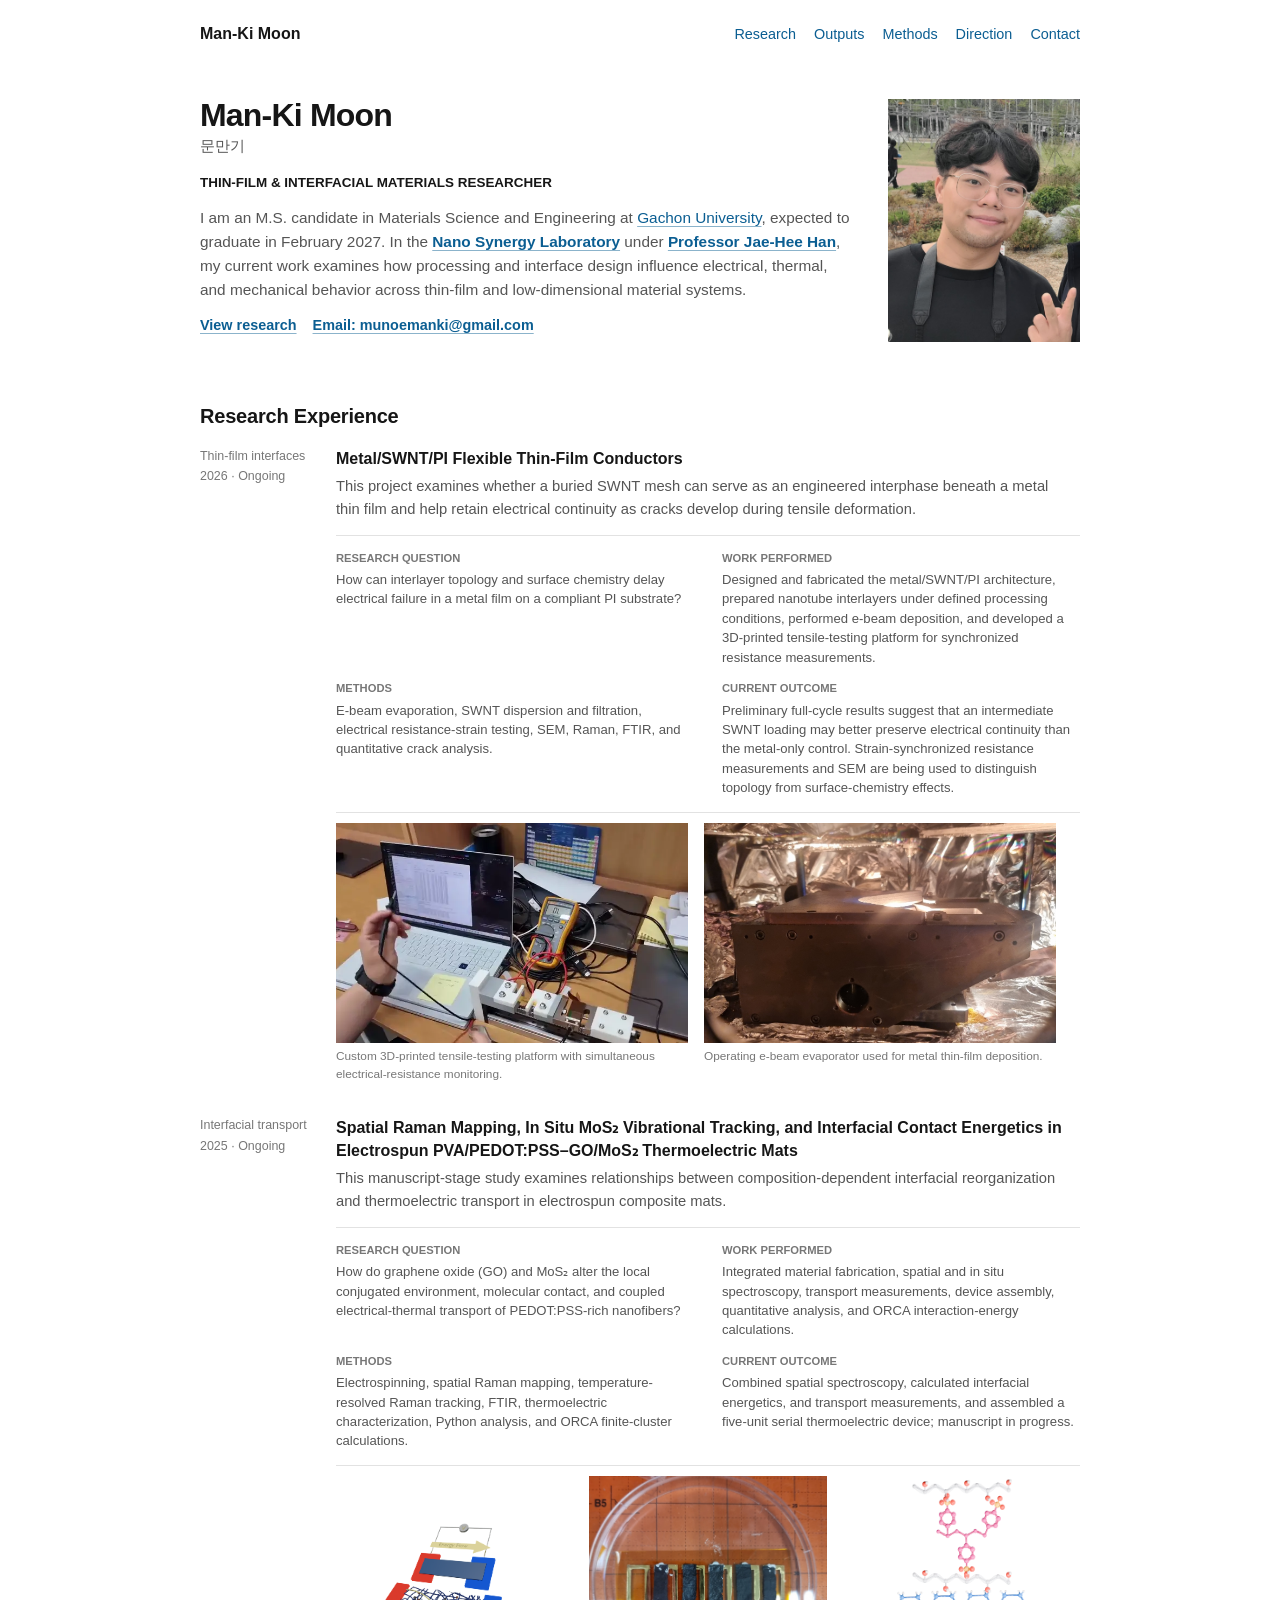
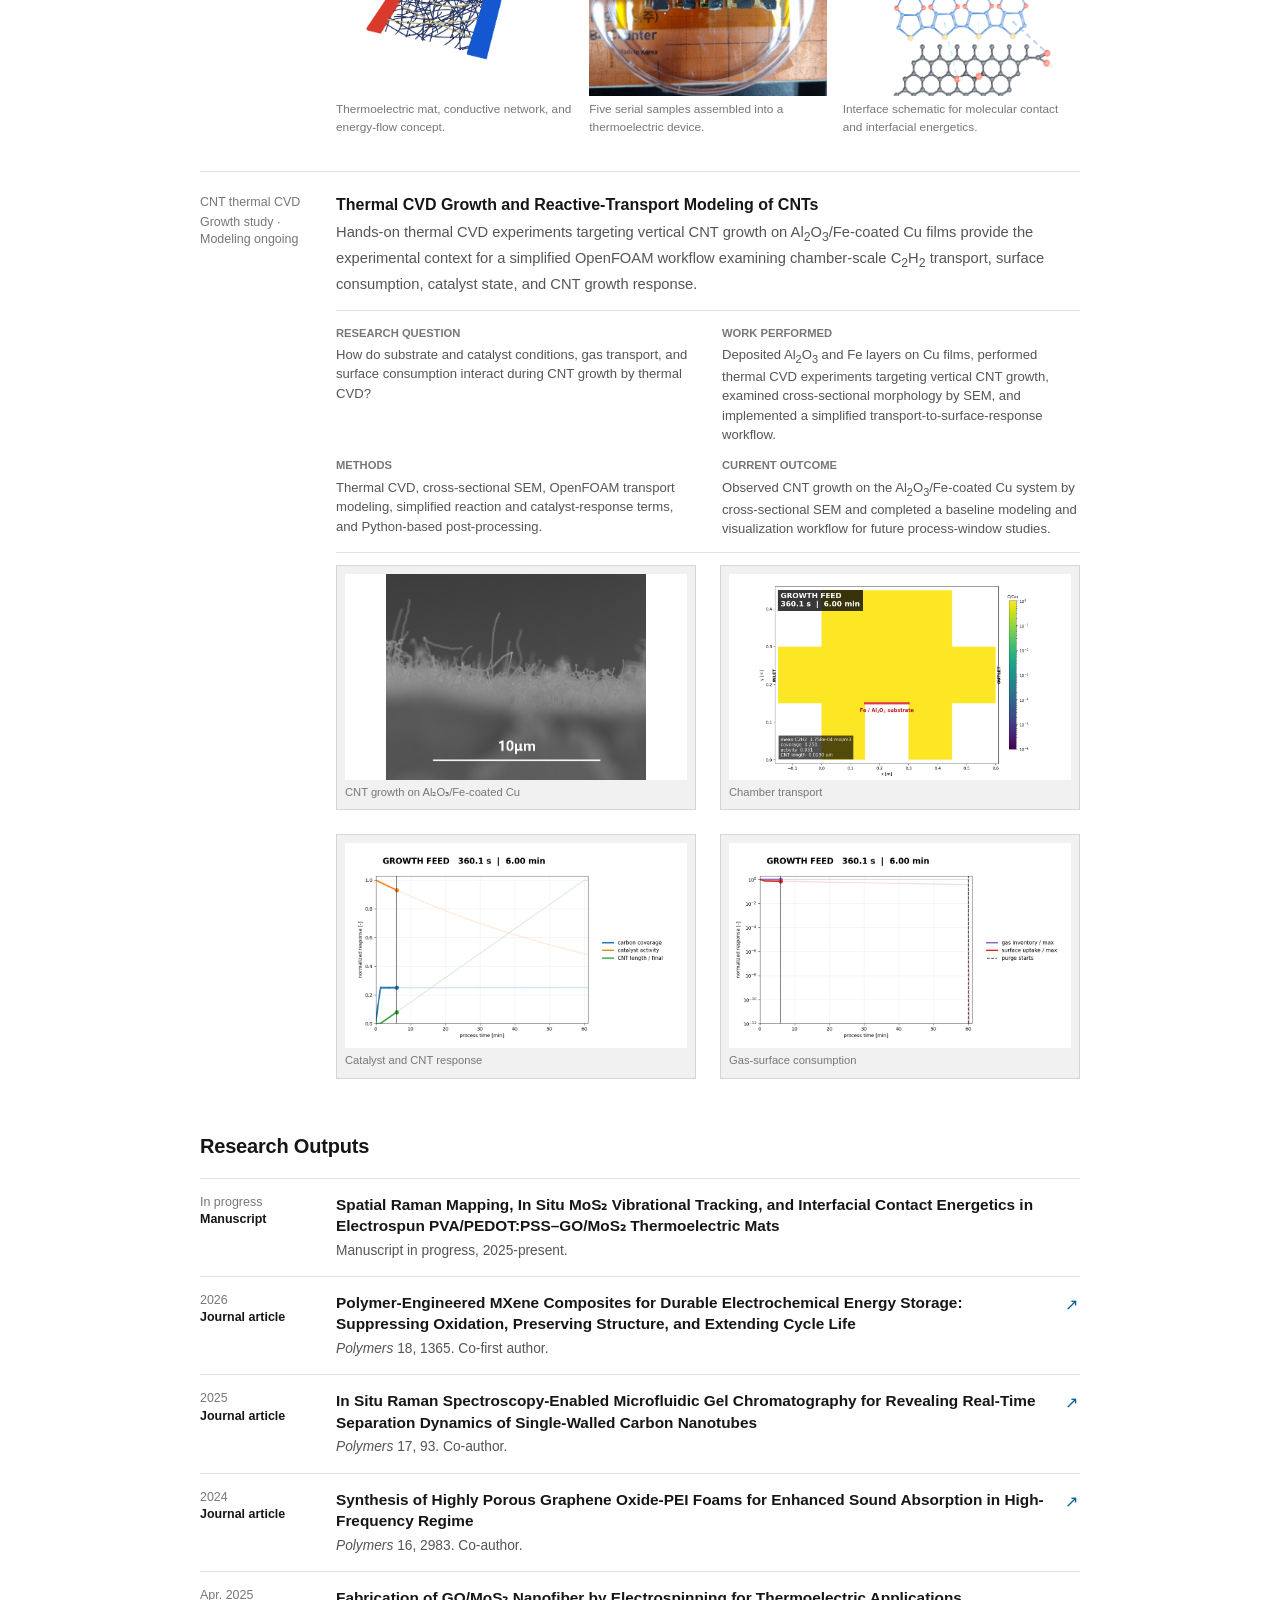
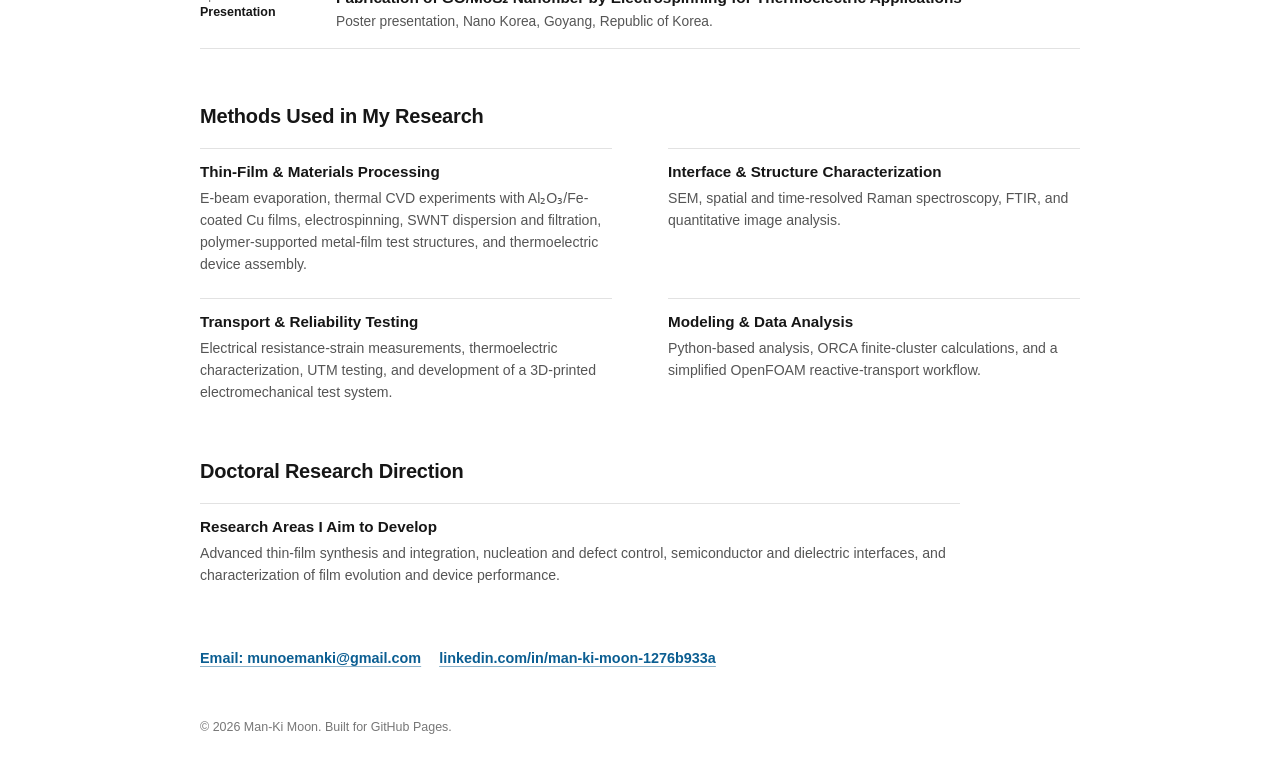
==== index.html @ dabc453c "Remove public CV download" ====
<!doctype html>
<html lang="en">
  <head>
    <meta charset="utf-8" />
    <meta name="viewport" content="width=device-width, initial-scale=1" />
    <meta
      name="description"
      content="Man-Ki Moon's research portfolio in thin-film growth, surface and interface engineering, electronic materials, and device-relevant reliability."
    />
    <meta name="author" content="Man-Ki Moon" />
    <meta property="og:title" content="Man-Ki Moon | Thin-Film and Interface Engineering" />
    <meta
      property="og:description"
      content="Research portfolio covering thin-film deposition, surface chemistry, interfacial reliability, CVD process modeling, and electronic materials."
    />
    <meta property="og:type" content="website" />
    <meta property="og:url" content="https://mankimoon.github.io/" />
    <title>Man-Ki Moon | Thin-Film and Interface Engineering</title>
    <link rel="icon" href="favicon.svg" type="image/svg+xml" />
    <link rel="stylesheet" href="styles.css" />
    <script type="application/ld+json">
      {
        "@context": "https://schema.org",
        "@type": "Person",
        "name": "Man-Ki Moon",
        "alternateName": "문만기",
        "email": "mailto:munoemanki@gmail.com",
        "url": "https://mankimoon.github.io/",
        "sameAs": ["https://github.com/mankimoon"],
        "knowsAbout": [
          "Thin-Film Deposition",
          "Surface and Interface Engineering",
          "Electronic Materials",
          "CVD Process Modeling",
          "Thin-Film Reliability"
        ]
      }
    </script>
  </head>
  <body>
    <a class="skip-link" href="#main">Skip to content</a>

    <nav class="site-nav" aria-label="Primary navigation">
      <a class="nav-brand" href="#top" aria-label="Man-Ki Moon home">
        <span class="brand-mark">MM</span>
        <span>Man-Ki Moon</span>
      </a>
      <div class="nav-links">
        <a href="#projects">Research</a>
        <a href="#outputs">Outputs</a>
        <a href="#capabilities">Methods</a>
        <a href="#direction">Direction</a>
        <a href="#contact">Contact</a>
      </div>
    </nav>

    <header class="hero" id="top">
      <div class="hero-content">
        <div class="hero-copy">
          <div class="hero-identity">
            <h1>Man-Ki Moon <span>문만기</span></h1>
            <img
              class="profile-photo"
              src="assets/profile.png"
              alt="Man-Ki Moon profile photo"
              width="877"
              height="1315"
            />
          </div>
          <p class="hero-role">Thin-Film &amp; Interfacial Materials Researcher</p>
          <p class="hero-lede">
            I am an M.S. candidate in Materials Science and Engineering at <a href="https://www.gachon.ac.kr/eng/index.do" target="_blank" rel="noreferrer">Gachon University</a>, expected to graduate in February 2027. In the <a href="https://app.notion.com/p/Nano-Synergy-Lab-3227ad8b828180ba8802da16f8564d9e?source=copy_link" target="_blank" rel="noreferrer"><strong>Nano Synergy Laboratory</strong></a> under <a href="https://app.notion.com/p/Prof-Jae-Hee-Han-3227ad8b828181ba8032c93e7a2eb5c2?source=copy_link" target="_blank" rel="noreferrer"><strong>Professor Jae-Hee Han</strong></a>, my current work examines how processing and interface design influence electrical, thermal, and mechanical behavior across thin-film and low-dimensional material systems.
          </p>
          <div class="hero-actions">
            <a class="primary-link" href="#projects">View research</a>
            <a class="secondary-link" href="mailto:munoemanki@gmail.com">Email: munoemanki@gmail.com</a>
          </div>
        </div>
      </div>
    </header>

    <main id="main">
      <section class="work section-band" id="projects" aria-labelledby="projects-title">
        <div class="section-inner">
          <div class="section-heading">
            <div>
              <h2 id="projects-title">Research Experience</h2>
            </div>
          </div>
          <div class="work-grid">
            <article class="work-card featured" data-tags="thin-film interface reliability">
              <div class="card-topline">
                <span>Thin-film interfaces</span>
                <span>2026 · Ongoing</span>
              </div>
              <h3>Metal/SWNT/PI Flexible Thin-Film Conductors</h3>
              <p class="project-summary">This project examines whether a buried SWNT mesh can serve as an engineered interphase beneath a metal thin film and help retain electrical continuity as cracks develop during tensile deformation.</p>
              <div class="project-details">
                <div class="project-detail">
                  <h4>Research question</h4>
                  <p>How can interlayer topology and surface chemistry delay electrical failure in a metal film on a compliant PI substrate?</p>
                </div>
                <div class="project-detail">
                  <h4>Work performed</h4>
                  <p>Designed and fabricated the metal/SWNT/PI architecture, prepared nanotube interlayers under defined processing conditions, performed e-beam deposition, and developed a 3D-printed tensile-testing platform for synchronized resistance measurements.</p>
                </div>
                <div class="project-detail">
                  <h4>Methods</h4>
                  <p>E-beam evaporation, SWNT dispersion and filtration, electrical resistance-strain testing, SEM, Raman, FTIR, and quantitative crack analysis.</p>
                </div>
                <div class="project-detail">
                  <h4>Current outcome</h4>
                  <p>Preliminary full-cycle results suggest that an intermediate SWNT loading may better preserve electrical continuity than the metal-only control. Strain-synchronized resistance measurements and SEM are being used to distinguish topology from surface-chemistry effects.</p>
                </div>
              </div>
              <div class="research-figures dual-figures">
                <figure class="research-figure utm-figure">
                  <img src="assets/research/utm/utm-tensile-test.webp" alt="Animated tensile testing of a flexible thin-film conductor" loading="eager" />
                  <figcaption>Custom 3D-printed tensile-testing platform with simultaneous electrical-resistance monitoring.</figcaption>
                </figure>
                <figure class="research-figure">
                  <img src="assets/research/ebeam-evaporator.png" alt="Operating e-beam evaporator during metal thin-film deposition" loading="lazy" />
                  <figcaption>Operating e-beam evaporator used for metal thin-film deposition.</figcaption>
                </figure>
              </div>
            </article>

            <article class="work-card" data-tags="thermoelectric 2D-materials ORCA">
              <div class="card-topline">
                <span>Interfacial transport</span>
                <span>2025 · Ongoing</span>
              </div>
              <h3>Spatial Raman Mapping, In Situ MoS₂ Vibrational Tracking, and Interfacial Contact Energetics in Electrospun PVA/PEDOT:PSS–GO/MoS₂ Thermoelectric Mats</h3>
              <p class="project-summary">This manuscript-stage study examines relationships between composition-dependent interfacial reorganization and thermoelectric transport in electrospun composite mats.</p>
              <div class="project-details">
                <div class="project-detail">
                  <h4>Research question</h4>
                  <p>How do graphene oxide (GO) and MoS₂ alter the local conjugated environment, molecular contact, and coupled electrical-thermal transport of PEDOT:PSS-rich nanofibers?</p>
                </div>
                <div class="project-detail">
                  <h4>Work performed</h4>
                  <p>Integrated material fabrication, spatial and in situ spectroscopy, transport measurements, device assembly, quantitative analysis, and ORCA interaction-energy calculations.</p>
                </div>
                <div class="project-detail">
                  <h4>Methods</h4>
                  <p>Electrospinning, spatial Raman mapping, temperature-resolved Raman tracking, FTIR, thermoelectric characterization, Python analysis, and ORCA finite-cluster calculations.</p>
                </div>
                <div class="project-detail">
                  <h4>Current outcome</h4>
                  <p>Combined spatial spectroscopy, calculated interfacial energetics, and transport measurements, and assembled a five-unit serial thermoelectric device; manuscript in progress.</p>
                </div>
              </div>
              <div class="research-figures dual-figures thermo-figures thermoelectric-figure">
                <figure class="research-figure">
                  <img src="assets/research/thermoelectric-interface.png" alt="Thermoelectric mat interface and energy-flow concept diagram" loading="lazy" />
                  <figcaption>Thermoelectric mat, conductive network, and energy-flow concept.</figcaption>
                </figure>
                <figure class="research-figure">
                  <img src="assets/research/thermoelectric-device.png" alt="Five serial thermoelectric samples assembled as a device" loading="lazy" />
                  <figcaption>Five serial samples assembled into a thermoelectric device.</figcaption>
                </figure>
                <figure class="research-figure">
                  <img src="assets/research/interface-schematic.png" alt="Molecular interface schematic for the thermoelectric composite system" loading="lazy" />
                  <figcaption>Interface schematic for molecular contact and interfacial energetics.</figcaption>
                </figure>
              </div>
            </article>

            <article class="work-card supporting-project" data-tags="CVD OpenFOAM process-modeling">
              <div class="card-topline">
                <span>CNT thermal CVD</span>
                <span>Growth study · Modeling ongoing</span>
              </div>
              <h3>Thermal CVD Growth and Reactive-Transport Modeling of CNTs</h3>
              <p class="project-summary">Hands-on thermal CVD experiments targeting vertical CNT growth on Al<sub>2</sub>O<sub>3</sub>/Fe-coated Cu films provide the experimental context for a simplified OpenFOAM workflow examining chamber-scale C<sub>2</sub>H<sub>2</sub> transport, surface consumption, catalyst state, and CNT growth response.</p>
              <div class="project-details">
                <div class="project-detail">
                  <h4>Research question</h4>
                  <p>How do substrate and catalyst conditions, gas transport, and surface consumption interact during CNT growth by thermal CVD?</p>
                </div>
                <div class="project-detail">
                  <h4>Work performed</h4>
                  <p>Deposited Al<sub>2</sub>O<sub>3</sub> and Fe layers on Cu films, performed thermal CVD experiments targeting vertical CNT growth, examined cross-sectional morphology by SEM, and implemented a simplified transport-to-surface-response workflow.</p>
                </div>
                <div class="project-detail">
                  <h4>Methods</h4>
                  <p>Thermal CVD, cross-sectional SEM, OpenFOAM transport modeling, simplified reaction and catalyst-response terms, and Python-based post-processing.</p>
                </div>
                <div class="project-detail">
                  <h4>Current outcome</h4>
                  <p>Observed CNT growth on the Al<sub>2</sub>O<sub>3</sub>/Fe-coated Cu system by cross-sectional SEM and completed a baseline modeling and visualization workflow for future process-window studies.</p>
                </div>
              </div>
              <div class="simulation-gallery" aria-label="CNT growth and OpenFOAM CVD outputs">
                <figure><img src="assets/research/cvd/cnt-on-cu-thermal-cvd-sem.png" alt="Cross-sectional SEM image of CNTs grown from aluminum oxide and iron coated copper by thermal CVD" loading="lazy" /><figcaption>CNT growth on Al₂O₃/Fe-coated Cu</figcaption></figure>
                <figure><img src="assets/research/cvd/01-chamber-c2h2.gif" alt="Acetylene transport in the CVD chamber" loading="lazy" /><figcaption>Chamber transport</figcaption></figure>
                <figure><img src="assets/research/cvd/02-catalyst-cnt-response.gif" alt="Catalyst activity and CNT response during CVD" loading="lazy" /><figcaption>Catalyst and CNT response</figcaption></figure>
                <figure><img src="assets/research/cvd/03-gas-surface-consumption.gif" alt="Gas inventory and surface consumption during CVD" loading="lazy" /><figcaption>Gas-surface consumption</figcaption></figure>
              </div>
            </article>
          </div>
        </div>
      </section>

      <section class="outputs section-band" id="outputs" aria-labelledby="outputs-title">
        <div class="section-inner">
          <div class="section-heading">
            <div>
              <h2 id="outputs-title">Research Outputs</h2>
            </div>
          </div>

          <div class="output-list">
            <article class="output-item">
              <div class="output-meta"><span>In progress</span><strong>Manuscript</strong></div>
              <div>
                <h3>Spatial Raman Mapping, In Situ MoS₂ Vibrational Tracking, and Interfacial Contact Energetics in Electrospun PVA/PEDOT:PSS–GO/MoS₂ Thermoelectric Mats</h3>
                <p>Manuscript in progress, 2025-present.</p>
              </div>
            </article>

            <a class="output-item output-link" href="https://doi.org/10.3390/polym18111365" target="_blank" rel="noreferrer">
              <div class="output-meta"><span>2026</span><strong>Journal article</strong></div>
              <div>
                <h3>Polymer-Engineered MXene Composites for Durable Electrochemical Energy Storage: Suppressing Oxidation, Preserving Structure, and Extending Cycle Life</h3>
                <p><em>Polymers</em> 18, 1365. Co-first author.</p>
              </div>
              <span class="output-arrow" aria-hidden="true">↗</span>
            </a>

            <a class="output-item output-link" href="https://doi.org/10.3390/polym17010093" target="_blank" rel="noreferrer">
              <div class="output-meta"><span>2025</span><strong>Journal article</strong></div>
              <div>
                <h3>In Situ Raman Spectroscopy-Enabled Microfluidic Gel Chromatography for Revealing Real-Time Separation Dynamics of Single-Walled Carbon Nanotubes</h3>
                <p><em>Polymers</em> 17, 93. Co-author.</p>
              </div>
              <span class="output-arrow" aria-hidden="true">↗</span>
            </a>

            <a class="output-item output-link" href="https://doi.org/10.3390/polym16212983" target="_blank" rel="noreferrer">
              <div class="output-meta"><span>2024</span><strong>Journal article</strong></div>
              <div>
                <h3>Synthesis of Highly Porous Graphene Oxide-PEI Foams for Enhanced Sound Absorption in High-Frequency Regime</h3>
                <p><em>Polymers</em> 16, 2983. Co-author.</p>
              </div>
              <span class="output-arrow" aria-hidden="true">↗</span>
            </a>

            <article class="output-item">
              <div class="output-meta"><span>Apr. 2025</span><strong>Presentation</strong></div>
              <div>
                <h3>Fabrication of GO/MoS₂ Nanofiber by Electrospinning for Thermoelectric Applications</h3>
                <p>Poster presentation, Nano Korea, Goyang, Republic of Korea.</p>
              </div>
            </article>
          </div>
        </div>
      </section>

      <section class="capabilities section-band" id="capabilities" aria-labelledby="capabilities-title">
        <div class="section-inner">
          <div class="section-heading">
            <div>
              <h2 id="capabilities-title">Methods Used in My Research</h2>
            </div>
          </div>

          <div class="capability-grid">
            <article class="capability-group">
              <h3>Thin-Film &amp; Materials Processing</h3>
              <p>E-beam evaporation, thermal CVD experiments with Al₂O₃/Fe-coated Cu films, electrospinning, SWNT dispersion and filtration, polymer-supported metal-film test structures, and thermoelectric device assembly.</p>
            </article>
            <article class="capability-group">
              <h3>Interface &amp; Structure Characterization</h3>
              <p>SEM, spatial and time-resolved Raman spectroscopy, FTIR, and quantitative image analysis.</p>
            </article>
            <article class="capability-group">
              <h3>Transport &amp; Reliability Testing</h3>
              <p>Electrical resistance-strain measurements, thermoelectric characterization, UTM testing, and development of a 3D-printed electromechanical test system.</p>
            </article>
            <article class="capability-group">
              <h3>Modeling &amp; Data Analysis</h3>
              <p>Python-based analysis, ORCA finite-cluster calculations, and a simplified OpenFOAM reactive-transport workflow.</p>
            </article>
          </div>
        </div>
      </section>

      <section class="direction section-band" id="direction" aria-labelledby="direction-title">
        <div class="section-inner">
          <div class="section-heading">
            <div>
              <h2 id="direction-title">Doctoral Research Direction</h2>
            </div>
          </div>
          <div class="direction-grid">
            <article>
              <h3>Research Areas I Aim to Develop</h3>
              <p>Advanced thin-film synthesis and integration, nucleation and defect control, semiconductor and dielectric interfaces, and characterization of film evolution and device performance.</p>
            </article>
          </div>
        </div>
      </section>

      <section class="contact section-band" id="contact" aria-label="Contact">
        <div class="section-inner">
          <div class="contact-panel">
            <a href="mailto:munoemanki@gmail.com">Email: munoemanki@gmail.com</a>
            <a href="https://www.linkedin.com/in/man-ki-moon-1276b933a" target="_blank" rel="noreferrer">linkedin.com/in/man-ki-moon-1276b933a</a>
          </div>
        </div>
      </section>
    </main>

    <footer class="site-footer">
      <div class="footer-inner">
        <p>© <span id="current-year">2026</span> Man-Ki Moon. Built for GitHub Pages.</p>
      </div>
    </footer>

    <dialog class="video-dialog" aria-labelledby="video-dialog-title">
      <div class="video-dialog-header">
        <p id="video-dialog-title">Research Video</p>
        <button class="video-dialog-close" type="button" aria-label="Close video">Close</button>
      </div>
      <video class="video-dialog-player" controls playsinline></video>
    </dialog>

    <script src="script.js"></script>
  </body>
</html>
---- styles.css ----
:root { color-scheme: light; --ink: #161616; --muted: #555; --quiet: #777; --link: #0b5e92; --paper: #fff; --line: #e2e2e2; --max-width: 880px; }
* { box-sizing: border-box; }
html { scroll-behavior: smooth; }
body { margin: 0; background: var(--paper); color: var(--ink); font-family: Arial, Helvetica, "Apple SD Gothic Neo", "Noto Sans KR", sans-serif; font-size: 16px; line-height: 1.55; -webkit-font-smoothing: antialiased; }
a { color: var(--link); text-decoration: underline; text-decoration-color: #8bb3cb; text-underline-offset: 3px; }
a:hover, a:focus-visible { color: var(--ink); text-decoration-color: var(--ink); }
button, input, textarea, select { font: inherit; }
.skip-link { position: fixed; top: 12px; left: 12px; z-index: 10; transform: translateY(-160%); background: #111; color: #fff; padding: 8px 12px; }
.skip-link:focus { transform: translateY(0); }
.site-nav, .hero-content, .section-inner, .footer-inner { width: min(var(--max-width), calc(100% - 48px)); margin: 0 auto; }
.site-nav { display: flex; align-items: center; justify-content: space-between; gap: 24px; padding: 22px 0; }
.nav-brand { color: var(--ink); font-weight: 600; text-decoration: none; }
.brand-mark { display: none; }
.nav-links { display: flex; flex-wrap: wrap; gap: 18px; color: var(--muted); font-size: .9rem; }
.nav-links a { text-decoration: none; }
.nav-links a:hover, .nav-links a:focus-visible { color: var(--ink); text-decoration: underline; }
.hero-content { padding: 30px 0 38px; }
.hero-copy { position: relative; min-height: 162px; padding-right: 164px; }
.hero h1 { margin: 0; font-size: 2rem; font-weight: 600; letter-spacing: -.025em; line-height: 1.05; }
.hero h1 span { display: block; margin-top: 6px; color: var(--muted); font-size: .95rem; font-weight: 400; letter-spacing: 0; }
.profile-photo { position: absolute; top: 0; right: 0; width: 192px; height: 243px; object-fit: cover; object-position: center 56%; }
.hero-role { margin: 19px 0 0; color: var(--ink); font-size: .84rem; font-weight: 600; text-transform: uppercase; }
.hero-lede { max-width: 650px; margin: 12px 0 0; color: var(--muted); font-size: .96rem; }
.hero-actions { display: flex; flex-wrap: wrap; gap: 8px 16px; margin-top: 13px; }
.primary-link, .secondary-link, .text-link, .card-links a, .contact-panel a { color: var(--link); font-size: .9rem; font-weight: 600; }
.section-band { padding: 26px 0; }
.section-heading { margin-bottom: 16px; }
.section-heading h2 { margin: 0; font-size: 1.25rem; font-weight: 600; letter-spacing: -.01em; }
.section-kicker { margin: 0 0 3px; color: var(--quiet); font-size: .76rem; font-weight: 600; letter-spacing: .06em; text-transform: uppercase; }
.output-list { display: grid; }
.output-item { position: relative; display: grid; grid-template-columns: 118px minmax(0, 1fr); gap: 18px; padding: 15px 0; border-top: 1px solid var(--line); color: var(--ink); text-decoration: none; }
.output-item:last-child { border-bottom: 1px solid var(--line); }
.output-meta { color: var(--quiet); font-size: .78rem; line-height: 1.4; }
.output-meta span, .output-meta strong { display: block; }
.output-meta strong { color: var(--ink); font-weight: 600; }
.output-item h3 { margin: 0 28px 3px 0; font-size: .96rem; font-weight: 600; line-height: 1.4; }
.output-item p { margin: 0; color: var(--muted); font-size: .86rem; }
.output-link:hover h3, .output-link:focus-visible h3 { color: var(--link); }
.output-arrow { position: absolute; top: 16px; right: 2px; color: var(--link); font-size: 1rem; }
.capability-grid { display: grid; grid-template-columns: repeat(2, minmax(0, 1fr)); column-gap: 56px; row-gap: 22px; }
.capability-group { min-width: 0; padding-top: 11px; border-top: 1px solid var(--line); }
.capability-group h3 { margin: 0 0 5px; font-size: .95rem; font-weight: 600; }
.capability-group p { margin: 0; color: var(--muted); font-size: .88rem; }
.work-grid { display: grid; gap: 34px; }
.work-card, .work-card.featured { display: grid; grid-template-columns: 118px minmax(0, 1fr); column-gap: 18px; padding: 0; background: transparent; }
.card-topline { grid-column: 1; grid-row: 1 / span 8; color: var(--quiet); font-size: .78rem; line-height: 1.4; }
.card-topline span { display: block; }
.card-topline span + span { margin-top: 3px; }
.work-card h3, .work-card.featured h3 { grid-column: 2; margin: 0 0 5px; font-size: 1rem; font-weight: 600; line-height: 1.4; }
.work-card p, .video-embed, .research-figures, .card-links, .project-details { grid-column: 2; }
.work-card p { margin: 0; color: var(--muted); font-size: .92rem; }
.project-summary { max-width: 720px; }
.project-details { display: grid; grid-template-columns: repeat(2, minmax(0, 1fr)); gap: 13px 28px; margin-top: 14px; padding: 14px 0; border-top: 1px solid var(--line); border-bottom: 1px solid var(--line); }
.project-detail { min-width: 0; }
.project-detail h4 { margin: 0 0 3px; color: var(--quiet); font-size: .7rem; font-weight: 600; text-transform: uppercase; }
.project-detail p { color: var(--muted); font-size: .82rem; line-height: 1.48; }
.supporting-project { padding-top: 22px !important; border-top: 1px solid var(--line); }
.video-embed { position: relative; width: min(100%, 410px); margin: 10px 0 0; overflow: hidden; aspect-ratio: 16 / 9; background: #000; }
.video-embed iframe, .video-embed video { position: absolute; inset: 0; width: 100%; height: 100%; border: 0; }
.research-figures { display: grid; width: min(100%, 480px); gap: 13px; margin-top: 10px; }
.dual-figures { grid-template-columns: repeat(2, minmax(0, 1fr)); width: min(100%, 720px); gap: 16px; }
.thermo-figures { grid-template-columns: repeat(3, minmax(0, 1fr)); width: 100%; max-width: none; }
.research-figures.thermoelectric-figure { width: 100%; max-width: none; }
.research-figure { width: 100%; margin: 0; }
.research-figure img, .research-figure video { display: block; width: 100%; height: auto; background: #fff; }
.research-figure video { max-height: 540px; object-fit: contain; background: #000; }
.dual-figures .research-figure video, .dual-figures .research-figure img { height: 220px; object-fit: cover; }
.utm-figure { width: 100%; }
.research-figure figcaption { margin-top: 4px; color: var(--quiet); font-size: .74rem; }
.project-subtopic { display: grid; grid-column: 2; gap: 4px; width: min(100%, 680px); margin-top: 15px; padding: 10px 12px; border-left: 2px solid var(--link); background: rgba(11, 94, 146, .05); }
.project-subtopic strong { font-size: .82rem; }
.project-subtopic span { color: var(--muted); font-size: .84rem; }
.simulation-gallery { display: grid; grid-column: 2; grid-template-columns: repeat(2, minmax(0, 1fr)); column-gap: 24px; row-gap: 24px; width: 100%; min-width: 0; max-width: 100%; margin-top: 12px; overflow: hidden; }
.simulation-gallery figure { display: block; min-width: 0; width: 100%; max-width: 100%; margin: 0; padding: 8px; overflow: hidden; background: #f1f1f1; border: 1px solid #d6d6d6; }
.simulation-gallery img { display: block; width: 100%; max-width: 100%; min-width: 0; aspect-ratio: 5 / 3; height: auto; object-fit: contain; background: #fff; }
.thermoelectric-figure { width: min(100%, 480px); }
.simulation-gallery figcaption { margin-top: 4px; color: var(--quiet); font-size: .7rem; }
.card-links { display: flex; flex-wrap: wrap; gap: 12px; margin-top: 7px; }
.card-links a { color: var(--link); font-size: .84rem; font-weight: 400; }
.direction-grid { display: grid; grid-template-columns: minmax(0, 1fr); max-width: 760px; }
.direction-grid article { min-width: 0; padding-top: 11px; border-top: 1px solid var(--line); }
.direction-grid h3 { margin: 0 0 5px; font-size: .95rem; font-weight: 600; }
.direction-grid p { margin: 0; color: var(--muted); font-size: .88rem; }
.contact { padding-top: 34px; }
.contact-panel { display: flex; flex-wrap: wrap; gap: 8px 18px; }
.contact-panel a { font-size: .9rem; }
.site-footer { padding: 23px 0 30px; color: var(--quiet); font-size: .78rem; }
.footer-inner p { margin: 0; }
.video-dialog { width: min(92vw, 720px); max-width: none; margin: auto; padding: 14px; border: 1px solid #222; background: #fff; }
.video-dialog::backdrop { background: rgba(0, 0, 0, .72); }
.video-dialog-header { display: flex; align-items: center; justify-content: space-between; gap: 20px; margin-bottom: 10px; }
.video-dialog-header p { margin: 0; font-size: .9rem; font-weight: 600; }
.video-dialog-close { padding: 0; border: 0; background: transparent; color: var(--ink); cursor: pointer; font-size: .8rem; text-decoration: underline; text-underline-offset: 3px; }
.video-dialog-player { display: block; width: 100%; max-height: 76svh; background: #000; }
.is-hidden { display: none; }
:focus-visible { outline: 2px solid #111; outline-offset: 3px; }
@media (max-width: 620px) {
  .site-nav, .hero-content, .section-inner, .footer-inner { width: min(var(--max-width), calc(100% - 32px)); }
  .site-nav { align-items: flex-start; flex-direction: column; gap: 10px; padding: 18px 0; }
  .nav-links { gap: 14px; }
  .hero-content { padding: 24px 0 30px; }
  .hero-copy { min-height: 0; padding-right: 0; }
  .hero-identity { display: flex; flex-direction: column; }
  .profile-photo { position: static; order: -1; width: 150px; height: 189px; margin-bottom: 18px; }
  .hero h1 { font-size: 1.75rem; }
  .section-band { padding: 22px 0; }
  .work-card, .work-card.featured { grid-template-columns: 1fr; gap: 0; }
  .output-item { grid-template-columns: 1fr; gap: 5px; }
  .output-meta { display: flex; justify-content: space-between; padding-right: 28px; }
  .output-meta span, .output-meta strong { display: inline; }
  .capability-grid { grid-template-columns: 1fr; row-gap: 17px; }
  .utm-figure { width: 100%; }
  .project-subtopic, .simulation-gallery, .project-details { grid-column: 1; }
  .project-details, .direction-grid { grid-template-columns: 1fr; }
  .simulation-gallery { grid-template-columns: 1fr; }
  .dual-figures { grid-template-columns: 1fr; }
  .thermo-figures { grid-template-columns: 1fr; }
  .work-card h3, .work-card.featured h3, .work-card p, .video-embed, .research-figures, .card-links { grid-column: 1; }
  .card-topline { grid-column: 1; grid-row: auto; display: flex; justify-content: space-between; margin-bottom: 5px; }
  .card-topline span + span { margin-top: 0; }
}
@media (max-width: 980px) and (min-width: 621px) {
  .simulation-gallery { column-gap: 12px; }
  .simulation-gallery figure { padding: 5px; }
  .simulation-gallery figcaption { overflow-wrap: anywhere; }
}
@media (prefers-reduced-motion: reduce) { html { scroll-behavior: auto; } }
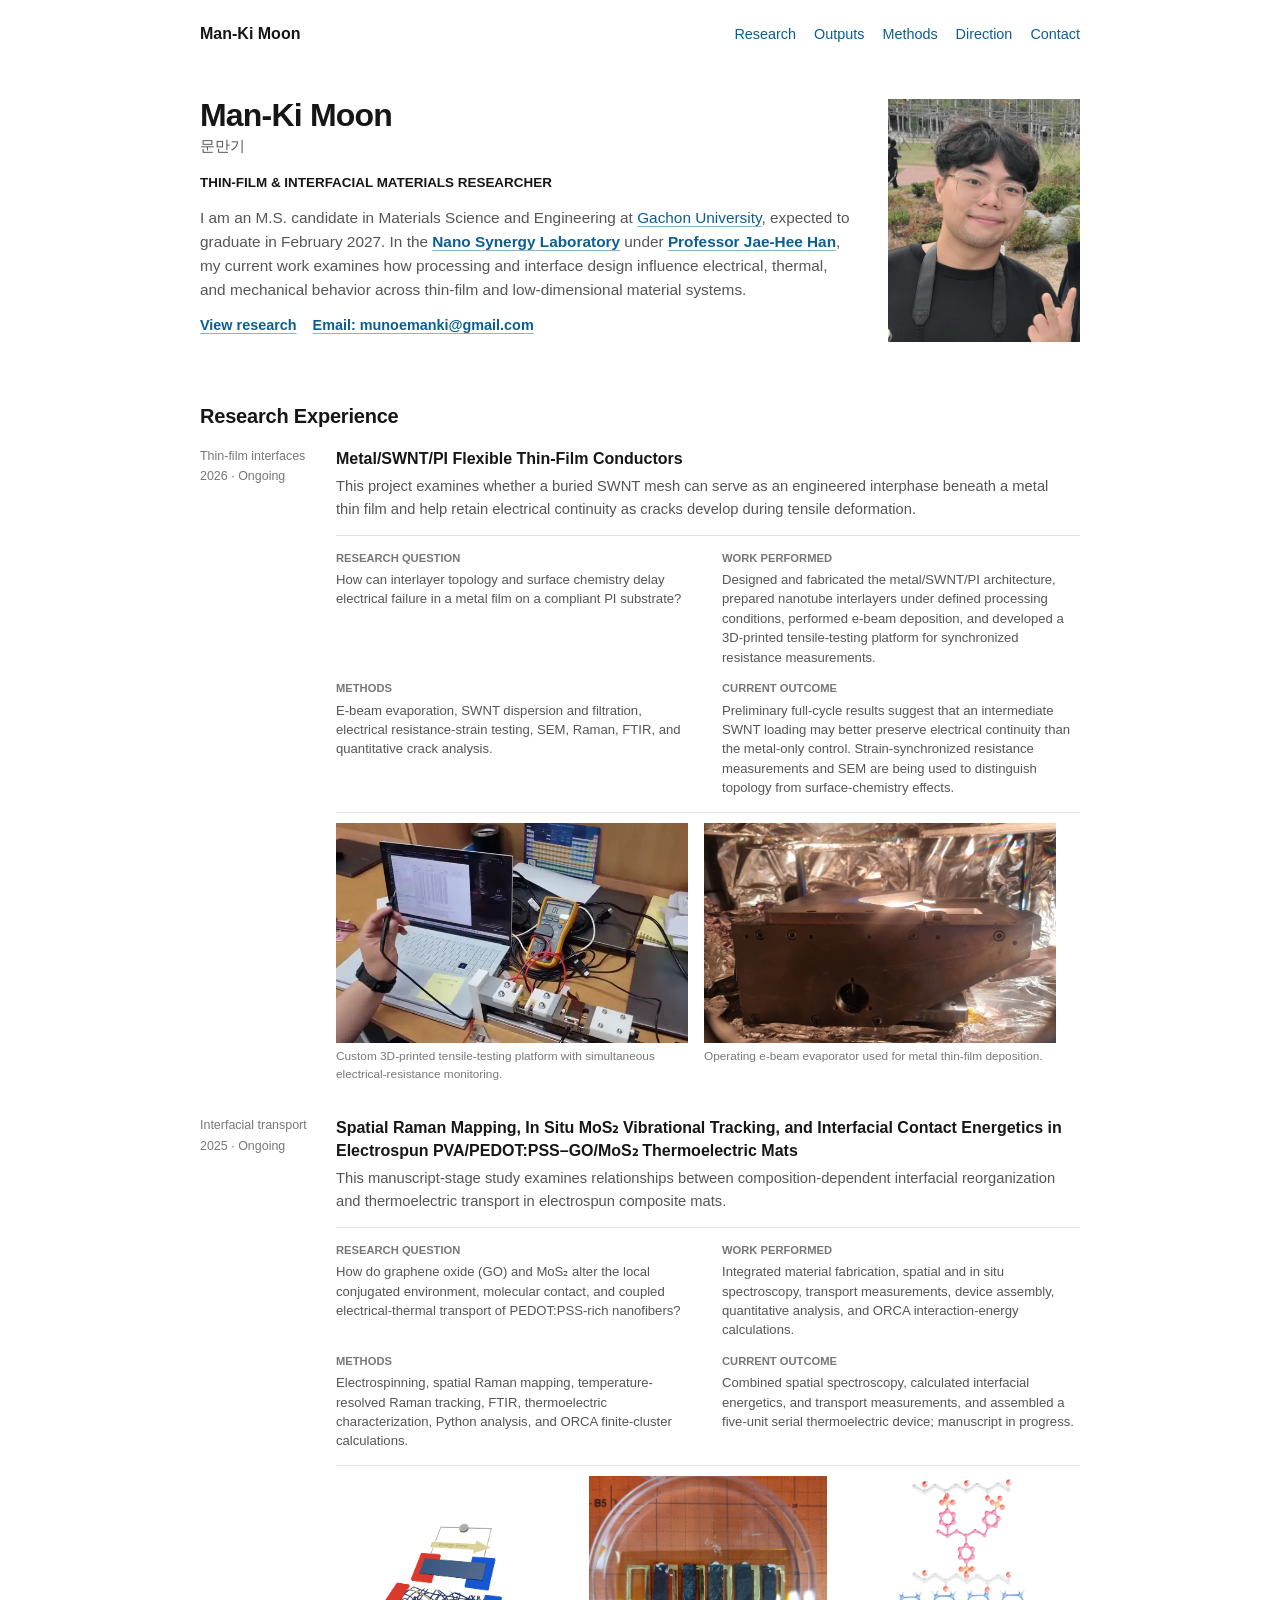
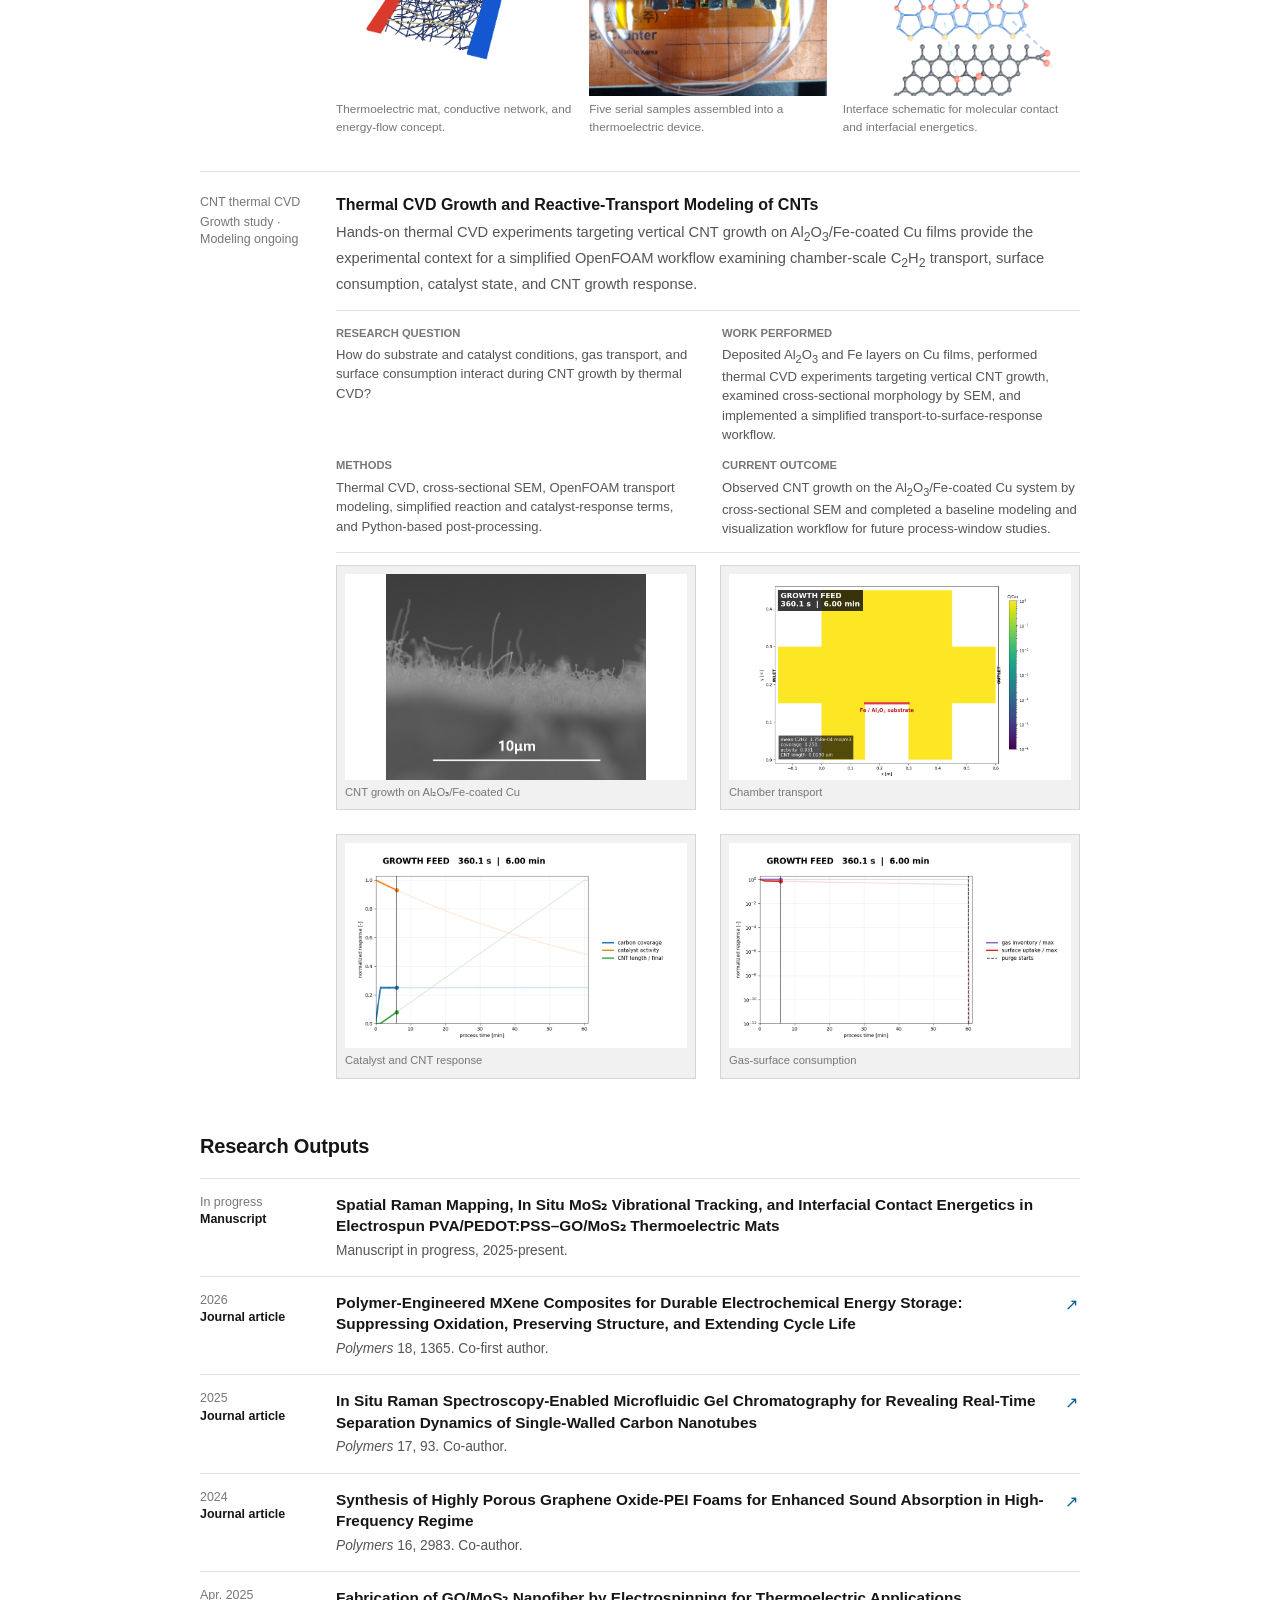
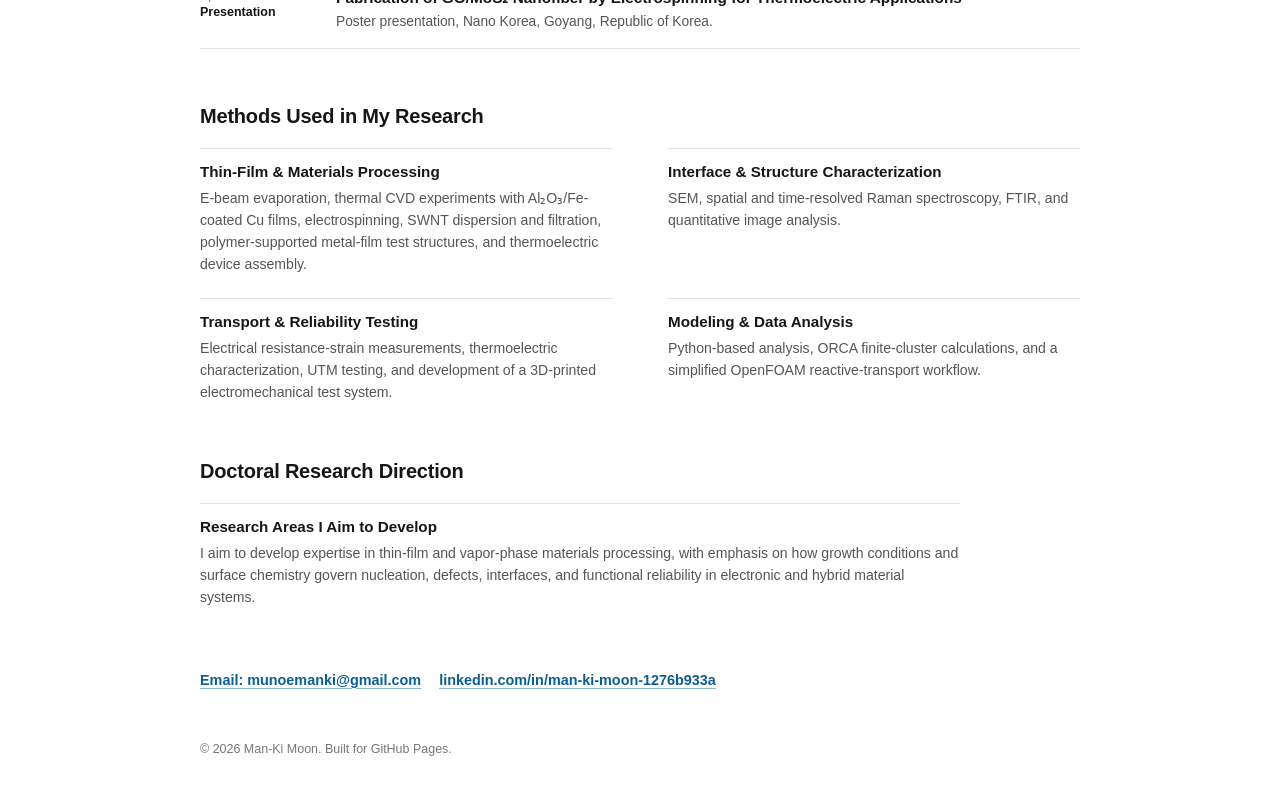
==== commit 29f1f279: "Align doctoral research direction across applications" ====
--- a/index.html
+++ b/index.html
@@ -296,7 +296,7 @@
           <div class="direction-grid">
             <article>
               <h3>Research Areas I Aim to Develop</h3>
-              <p>Advanced thin-film synthesis and integration, nucleation and defect control, semiconductor and dielectric interfaces, and characterization of film evolution and device performance.</p>
+              <p>I aim to develop expertise in thin-film and vapor-phase materials processing, with emphasis on how growth conditions and surface chemistry govern nucleation, defects, interfaces, and functional reliability in electronic and hybrid material systems.</p>
             </article>
           </div>
         </div>
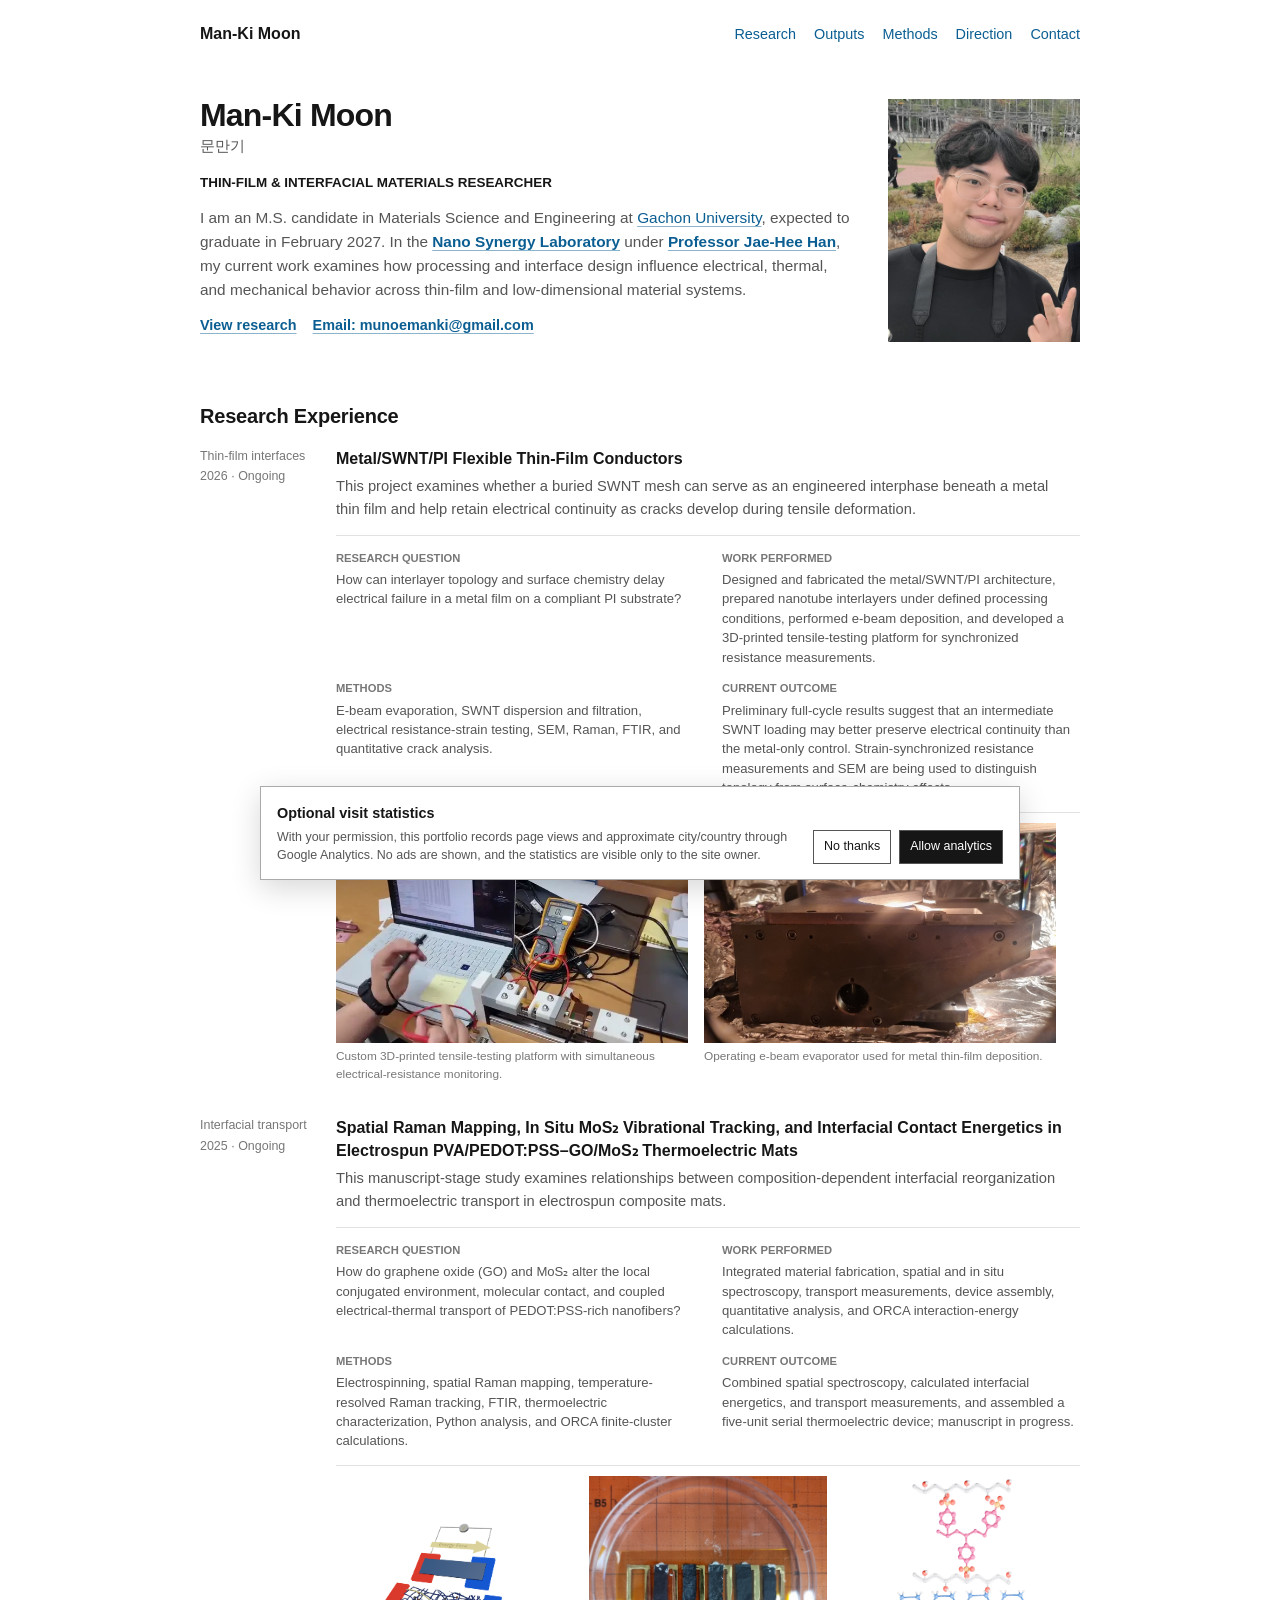
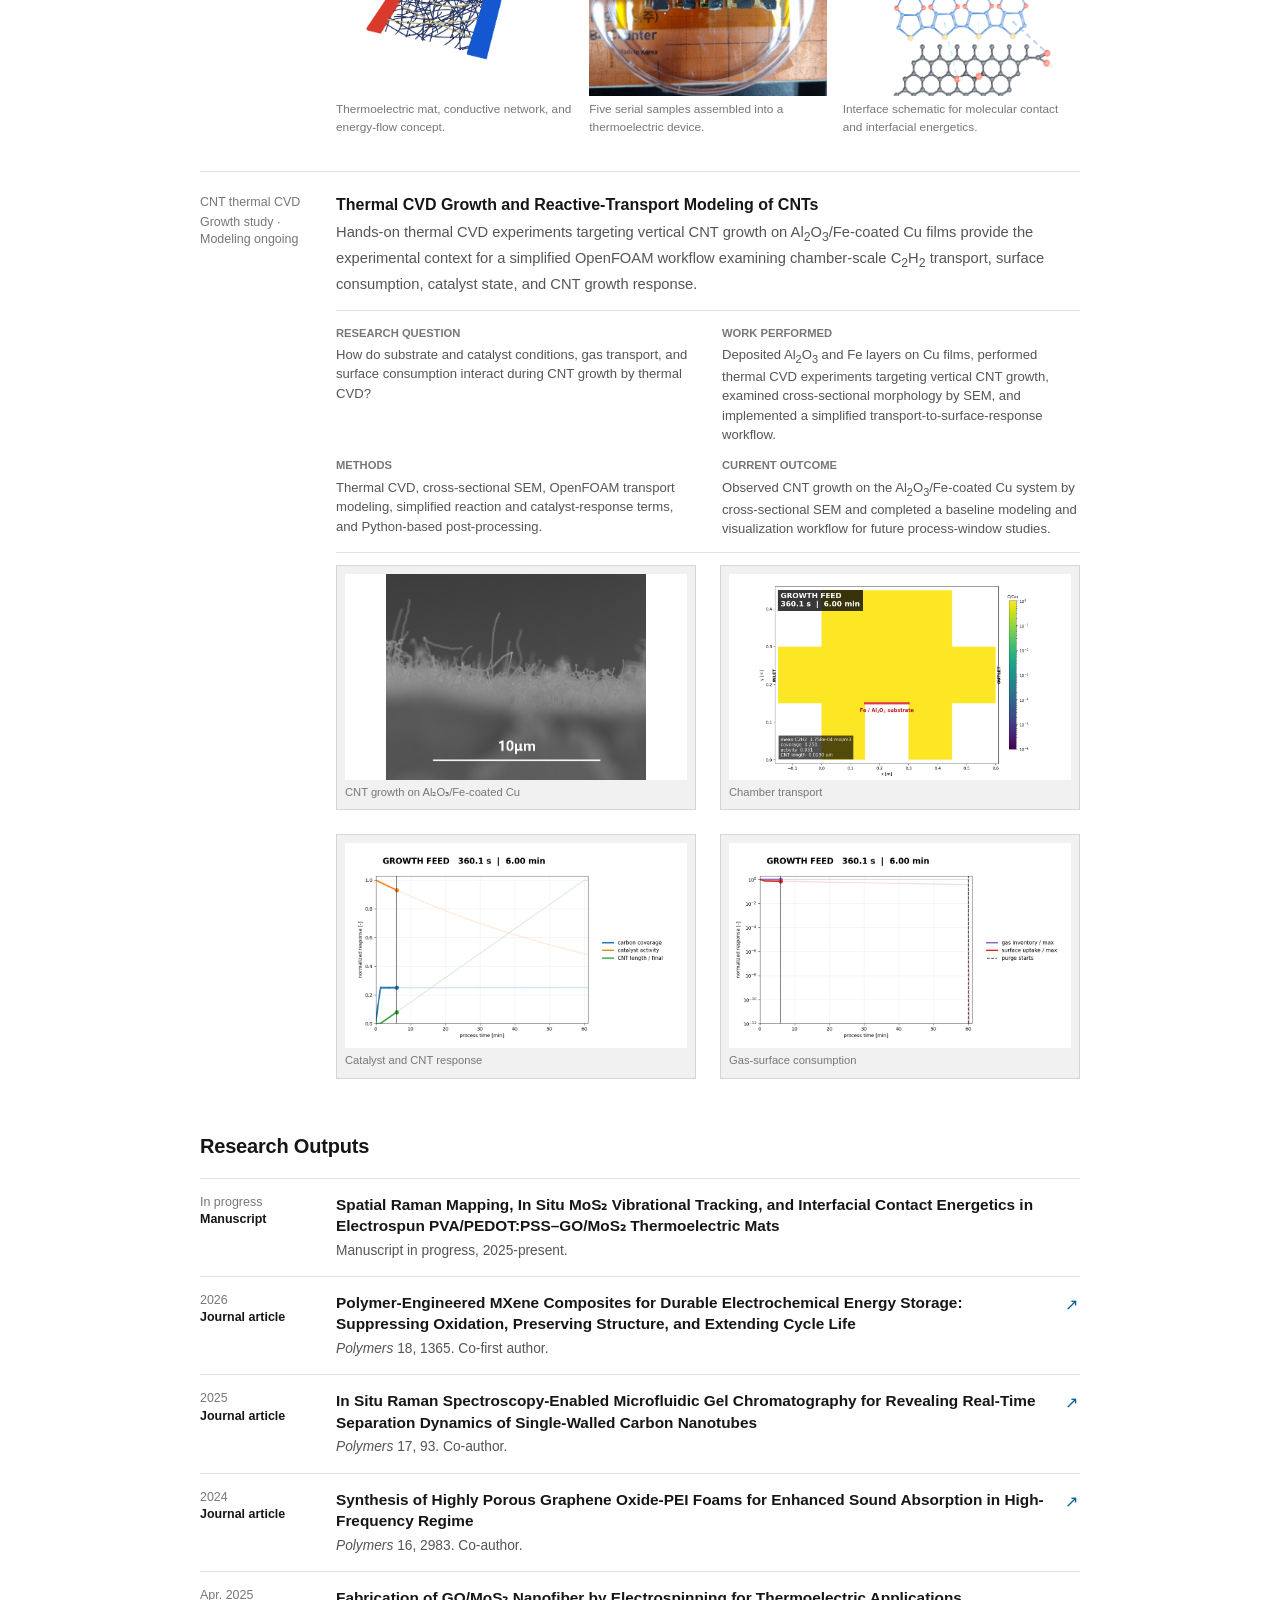
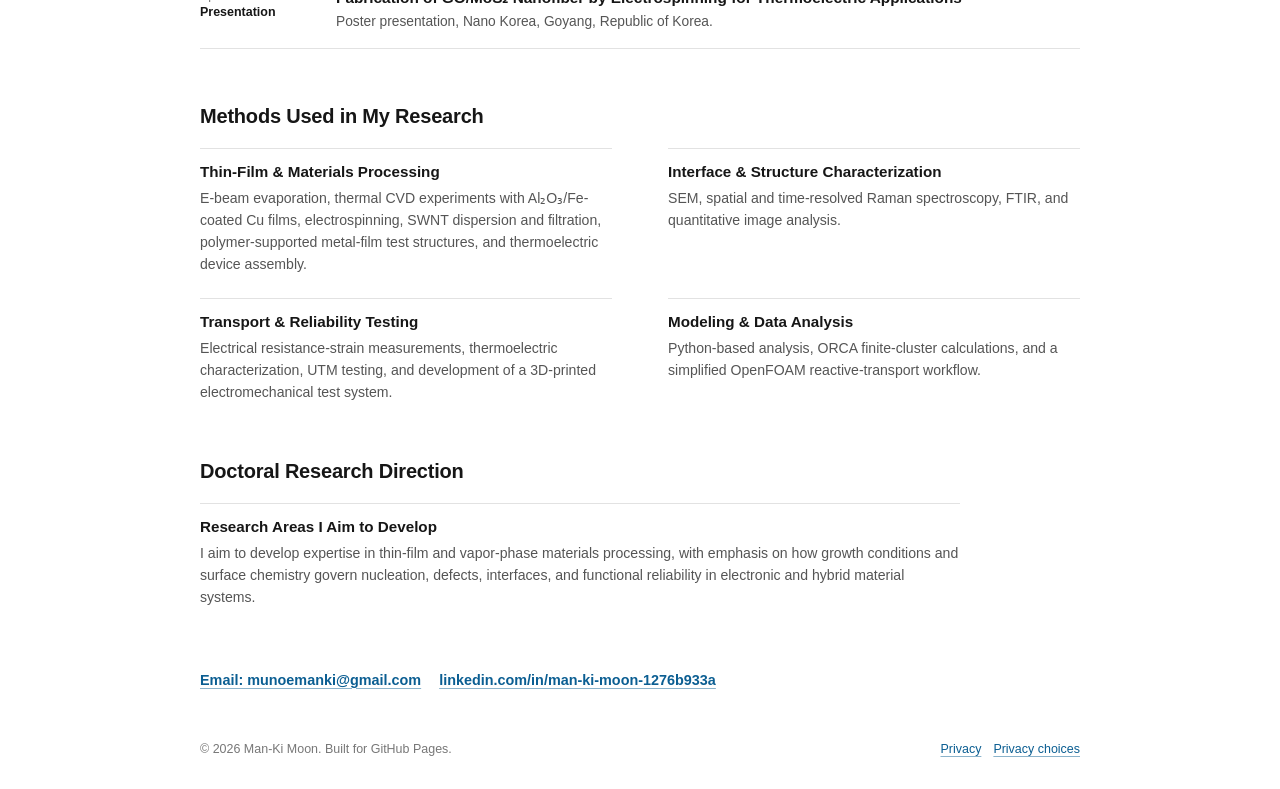
==== commit cdfa8d90: "Add privacy-first visitor analytics" ====
--- a/index.html
+++ b/index.html
@@ -315,8 +315,25 @@
     <footer class="site-footer">
       <div class="footer-inner">
         <p>© <span id="current-year">2026</span> Man-Ki Moon. Built for GitHub Pages.</p>
+        <div class="footer-privacy">
+          <a href="privacy.html">Privacy</a>
+          <button class="privacy-choices" type="button">Privacy choices</button>
+        </div>
       </div>
     </footer>
+
+    <section class="analytics-consent" aria-labelledby="analytics-consent-title" hidden>
+      <div>
+        <h2 id="analytics-consent-title">Optional visit statistics</h2>
+        <p>
+          With your permission, this portfolio records page views and approximate city/country through Google Analytics. No ads are shown, and the statistics are visible only to the site owner.
+        </p>
+      </div>
+      <div class="analytics-consent-actions">
+        <button class="analytics-decline" type="button">No thanks</button>
+        <button class="analytics-allow" type="button">Allow analytics</button>
+      </div>
+    </section>
 
     <dialog class="video-dialog" aria-labelledby="video-dialog-title">
       <div class="video-dialog-header">
--- a/styles.css
+++ b/styles.css
@@ -85,7 +85,18 @@
 .contact-panel { display: flex; flex-wrap: wrap; gap: 8px 18px; }
 .contact-panel a { font-size: .9rem; }
 .site-footer { padding: 23px 0 30px; color: var(--quiet); font-size: .78rem; }
+.footer-inner { display: flex; align-items: center; justify-content: space-between; gap: 12px 24px; }
 .footer-inner p { margin: 0; }
+.footer-privacy { display: flex; align-items: center; gap: 12px; }
+.privacy-choices { padding: 0; border: 0; background: transparent; color: var(--link); cursor: pointer; font-size: inherit; text-decoration: underline; text-decoration-color: #8bb3cb; text-underline-offset: 3px; }
+.privacy-choices:hover, .privacy-choices:focus-visible { color: var(--ink); text-decoration-color: var(--ink); }
+.analytics-consent { position: fixed; right: 20px; bottom: 20px; left: 20px; z-index: 20; display: flex; align-items: flex-end; justify-content: space-between; width: min(760px, calc(100% - 40px)); margin: 0 auto; padding: 15px 16px; border: 1px solid #aaa; background: #fff; box-shadow: 0 8px 28px rgba(0, 0, 0, .16); }
+.analytics-consent[hidden] { display: none; }
+.analytics-consent h2 { margin: 0 0 3px; font-size: .9rem; font-weight: 600; }
+.analytics-consent p { max-width: 560px; margin: 0; color: var(--muted); font-size: .78rem; line-height: 1.45; }
+.analytics-consent-actions { display: flex; flex: 0 0 auto; gap: 8px; margin-left: 18px; }
+.analytics-consent-actions button { min-height: 34px; padding: 5px 10px; border: 1px solid #555; background: #fff; color: var(--ink); cursor: pointer; font-size: .78rem; }
+.analytics-consent-actions .analytics-allow { background: var(--ink); color: #fff; }
 .video-dialog { width: min(92vw, 720px); max-width: none; margin: auto; padding: 14px; border: 1px solid #222; background: #fff; }
 .video-dialog::backdrop { background: rgba(0, 0, 0, .72); }
 .video-dialog-header { display: flex; align-items: center; justify-content: space-between; gap: 20px; margin-bottom: 10px; }
@@ -118,6 +129,10 @@
   .work-card h3, .work-card.featured h3, .work-card p, .video-embed, .research-figures, .card-links { grid-column: 1; }
   .card-topline { grid-column: 1; grid-row: auto; display: flex; justify-content: space-between; margin-bottom: 5px; }
   .card-topline span + span { margin-top: 0; }
+  .footer-inner, .analytics-consent { align-items: stretch; flex-direction: column; }
+  .footer-privacy { flex-wrap: wrap; }
+  .analytics-consent { right: 12px; bottom: 12px; left: 12px; width: auto; }
+  .analytics-consent-actions { justify-content: flex-end; margin: 10px 0 0; }
 }
 @media (max-width: 980px) and (min-width: 621px) {
   .simulation-gallery { column-gap: 12px; }
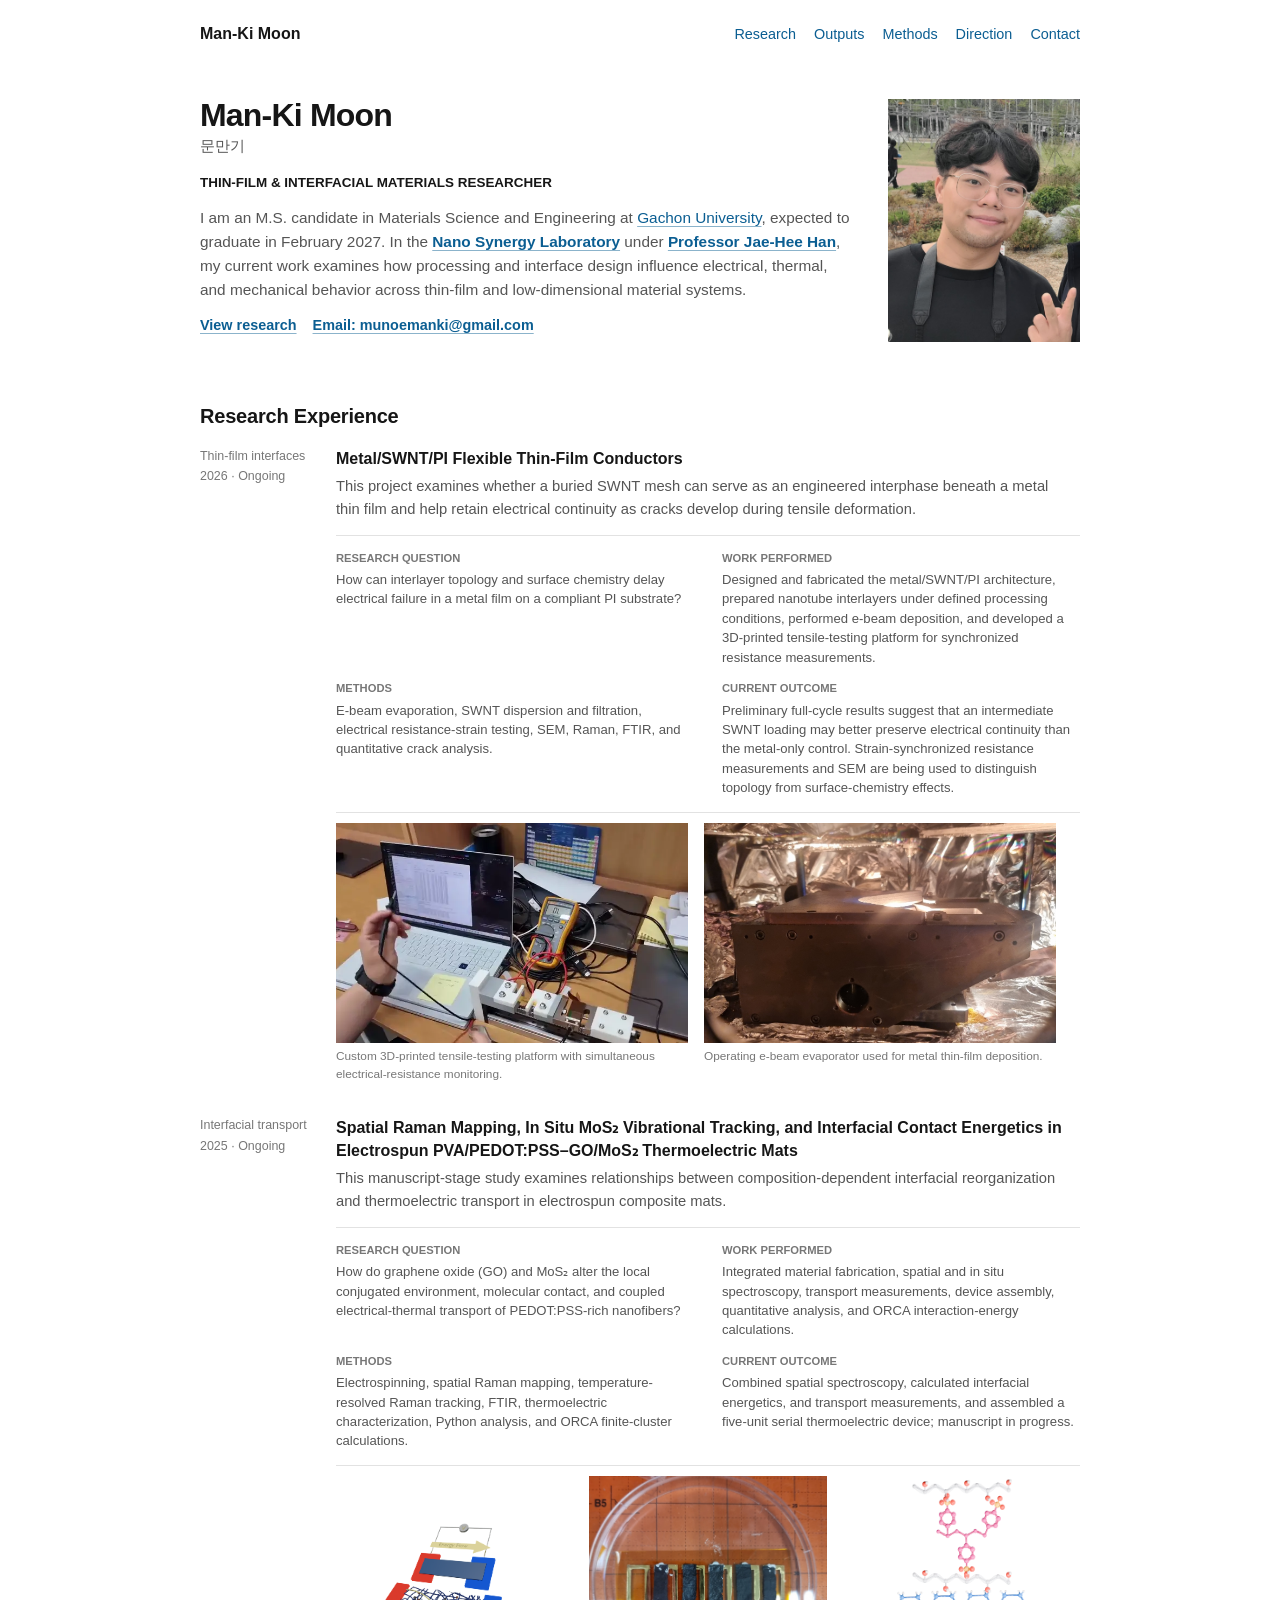
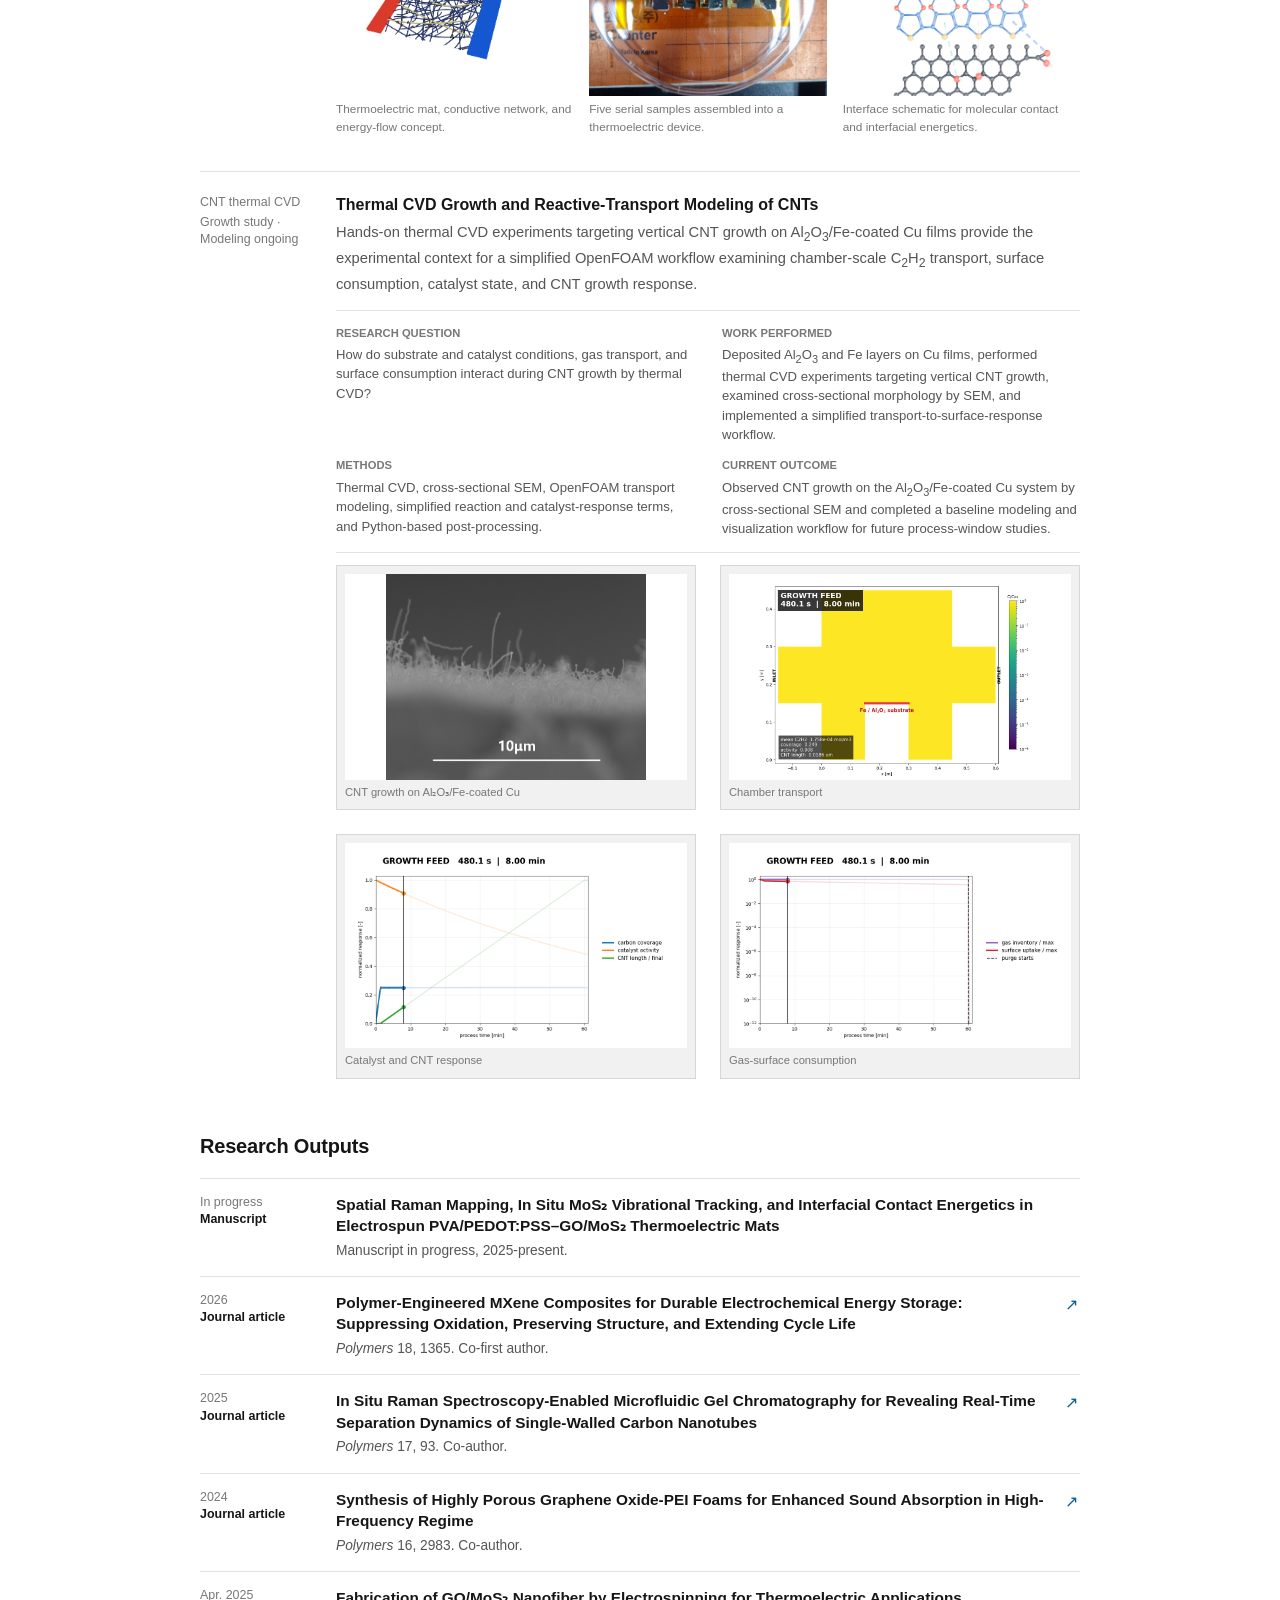
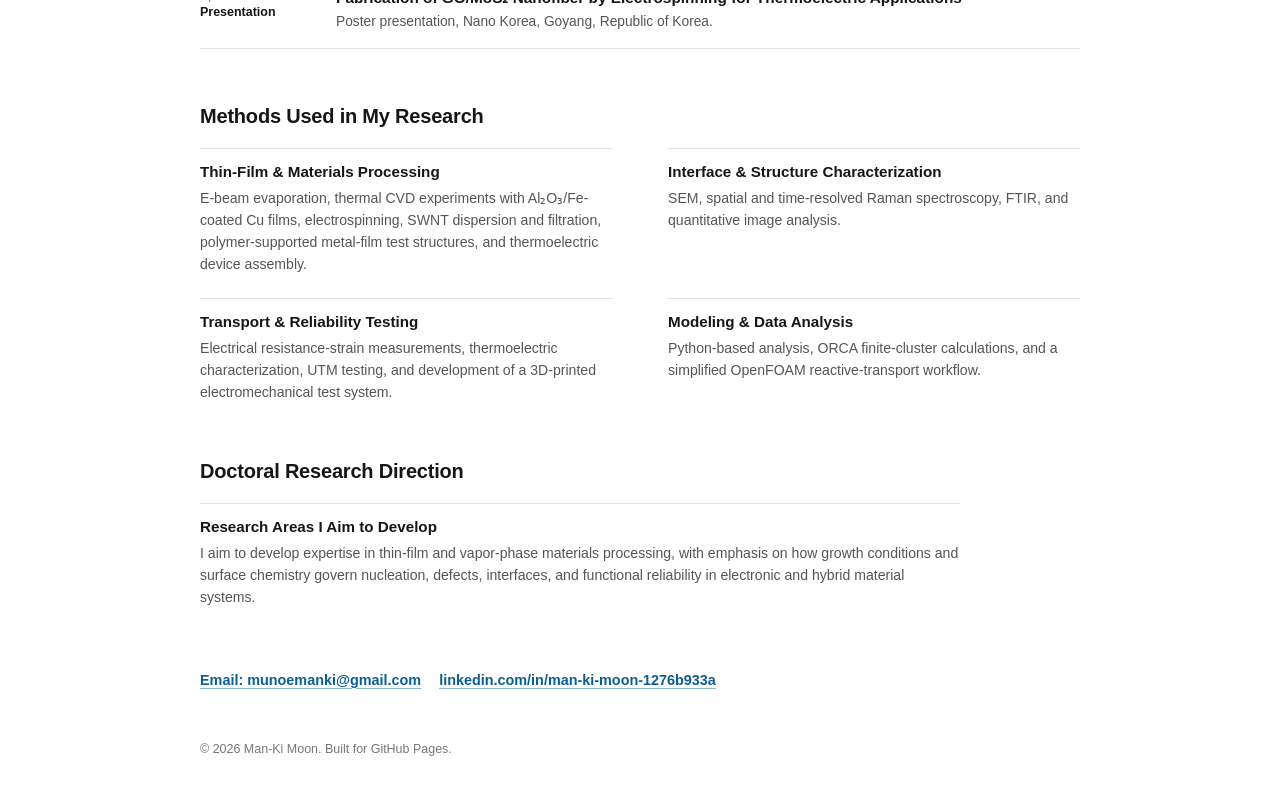
==== commit a882aa8c: "Remove consent-based Google Analytics" ====
--- a/index.html
+++ b/index.html
@@ -315,25 +315,8 @@
     <footer class="site-footer">
       <div class="footer-inner">
         <p>© <span id="current-year">2026</span> Man-Ki Moon. Built for GitHub Pages.</p>
-        <div class="footer-privacy">
-          <a href="privacy.html">Privacy</a>
-          <button class="privacy-choices" type="button">Privacy choices</button>
-        </div>
       </div>
     </footer>
-
-    <section class="analytics-consent" aria-labelledby="analytics-consent-title" hidden>
-      <div>
-        <h2 id="analytics-consent-title">Optional visit statistics</h2>
-        <p>
-          With your permission, this portfolio records page views and approximate city/country through Google Analytics. No ads are shown, and the statistics are visible only to the site owner.
-        </p>
-      </div>
-      <div class="analytics-consent-actions">
-        <button class="analytics-decline" type="button">No thanks</button>
-        <button class="analytics-allow" type="button">Allow analytics</button>
-      </div>
-    </section>
 
     <dialog class="video-dialog" aria-labelledby="video-dialog-title">
       <div class="video-dialog-header">
--- a/styles.css
+++ b/styles.css
@@ -85,18 +85,7 @@
 .contact-panel { display: flex; flex-wrap: wrap; gap: 8px 18px; }
 .contact-panel a { font-size: .9rem; }
 .site-footer { padding: 23px 0 30px; color: var(--quiet); font-size: .78rem; }
-.footer-inner { display: flex; align-items: center; justify-content: space-between; gap: 12px 24px; }
 .footer-inner p { margin: 0; }
-.footer-privacy { display: flex; align-items: center; gap: 12px; }
-.privacy-choices { padding: 0; border: 0; background: transparent; color: var(--link); cursor: pointer; font-size: inherit; text-decoration: underline; text-decoration-color: #8bb3cb; text-underline-offset: 3px; }
-.privacy-choices:hover, .privacy-choices:focus-visible { color: var(--ink); text-decoration-color: var(--ink); }
-.analytics-consent { position: fixed; right: 20px; bottom: 20px; left: 20px; z-index: 20; display: flex; align-items: flex-end; justify-content: space-between; width: min(760px, calc(100% - 40px)); margin: 0 auto; padding: 15px 16px; border: 1px solid #aaa; background: #fff; box-shadow: 0 8px 28px rgba(0, 0, 0, .16); }
-.analytics-consent[hidden] { display: none; }
-.analytics-consent h2 { margin: 0 0 3px; font-size: .9rem; font-weight: 600; }
-.analytics-consent p { max-width: 560px; margin: 0; color: var(--muted); font-size: .78rem; line-height: 1.45; }
-.analytics-consent-actions { display: flex; flex: 0 0 auto; gap: 8px; margin-left: 18px; }
-.analytics-consent-actions button { min-height: 34px; padding: 5px 10px; border: 1px solid #555; background: #fff; color: var(--ink); cursor: pointer; font-size: .78rem; }
-.analytics-consent-actions .analytics-allow { background: var(--ink); color: #fff; }
 .video-dialog { width: min(92vw, 720px); max-width: none; margin: auto; padding: 14px; border: 1px solid #222; background: #fff; }
 .video-dialog::backdrop { background: rgba(0, 0, 0, .72); }
 .video-dialog-header { display: flex; align-items: center; justify-content: space-between; gap: 20px; margin-bottom: 10px; }
@@ -129,10 +118,6 @@
   .work-card h3, .work-card.featured h3, .work-card p, .video-embed, .research-figures, .card-links { grid-column: 1; }
   .card-topline { grid-column: 1; grid-row: auto; display: flex; justify-content: space-between; margin-bottom: 5px; }
   .card-topline span + span { margin-top: 0; }
-  .footer-inner, .analytics-consent { align-items: stretch; flex-direction: column; }
-  .footer-privacy { flex-wrap: wrap; }
-  .analytics-consent { right: 12px; bottom: 12px; left: 12px; width: auto; }
-  .analytics-consent-actions { justify-content: flex-end; margin: 10px 0 0; }
 }
 @media (max-width: 980px) and (min-width: 621px) {
   .simulation-gallery { column-gap: 12px; }
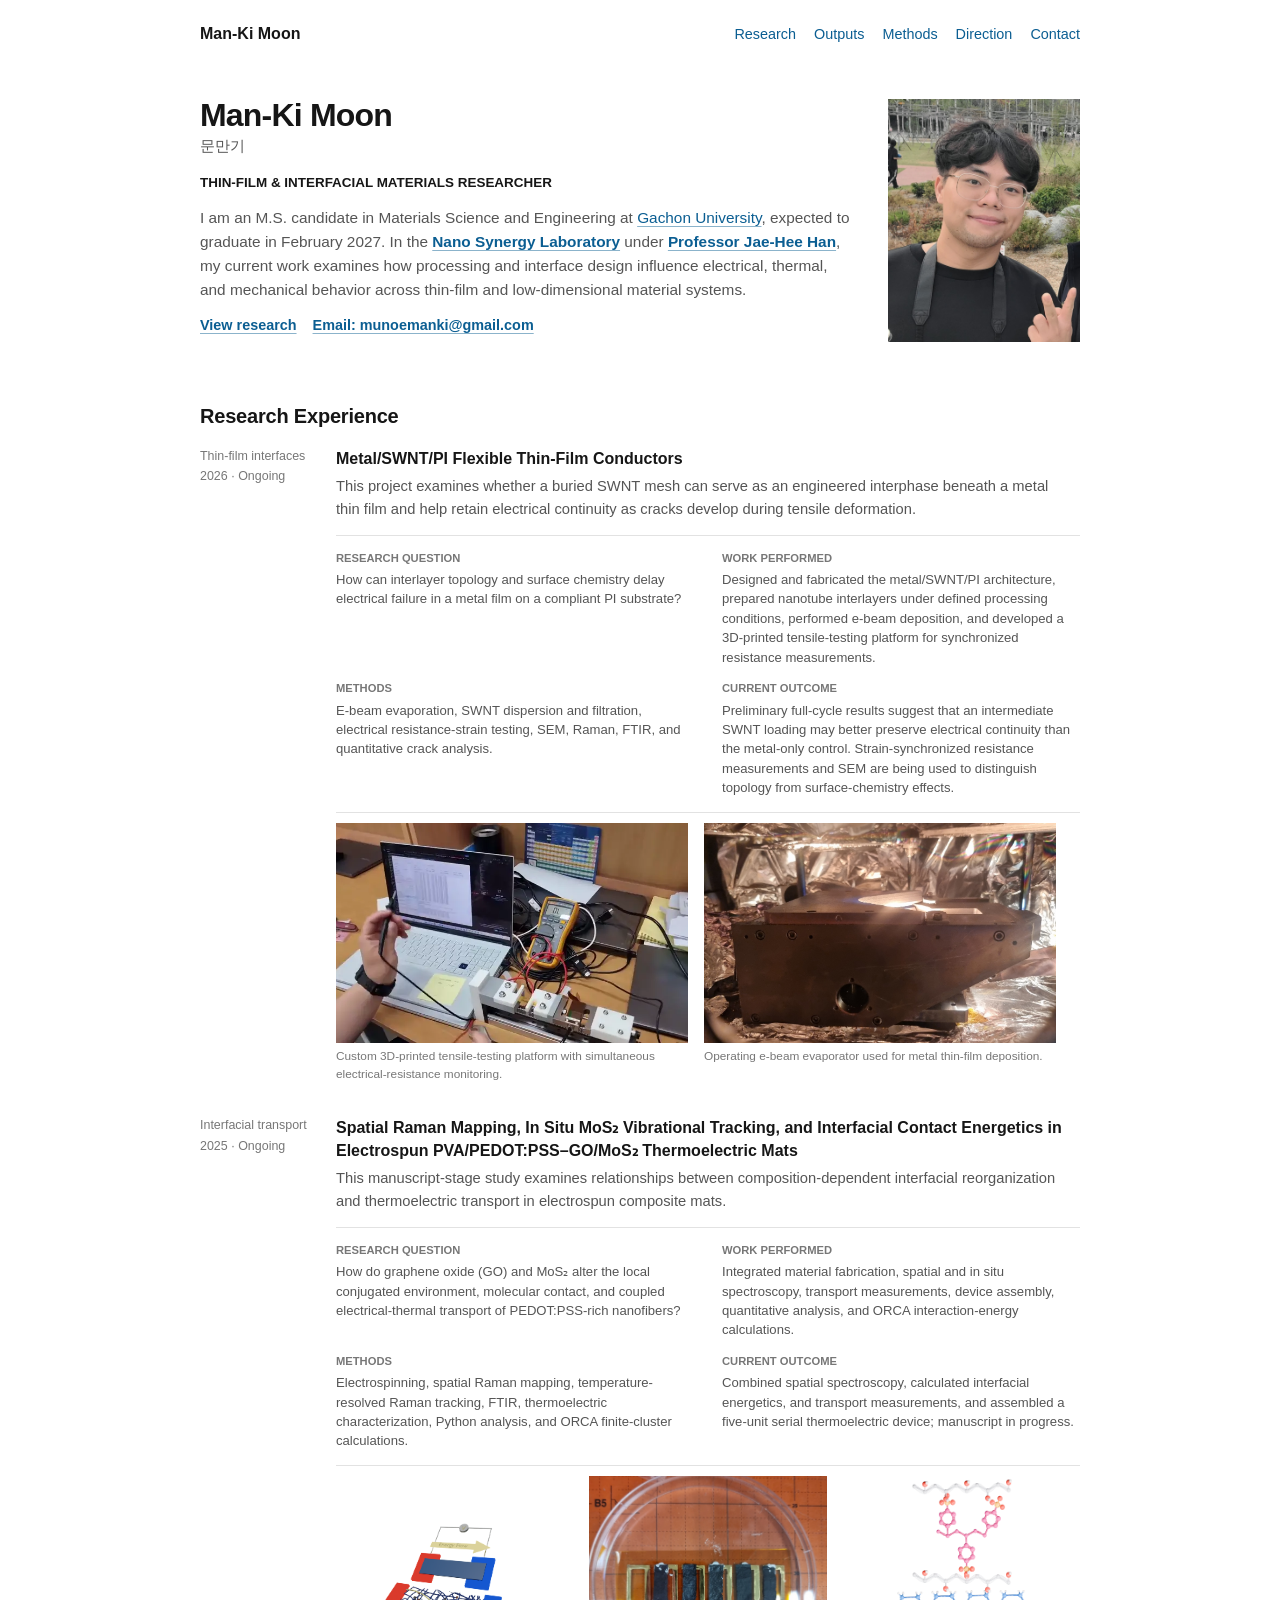
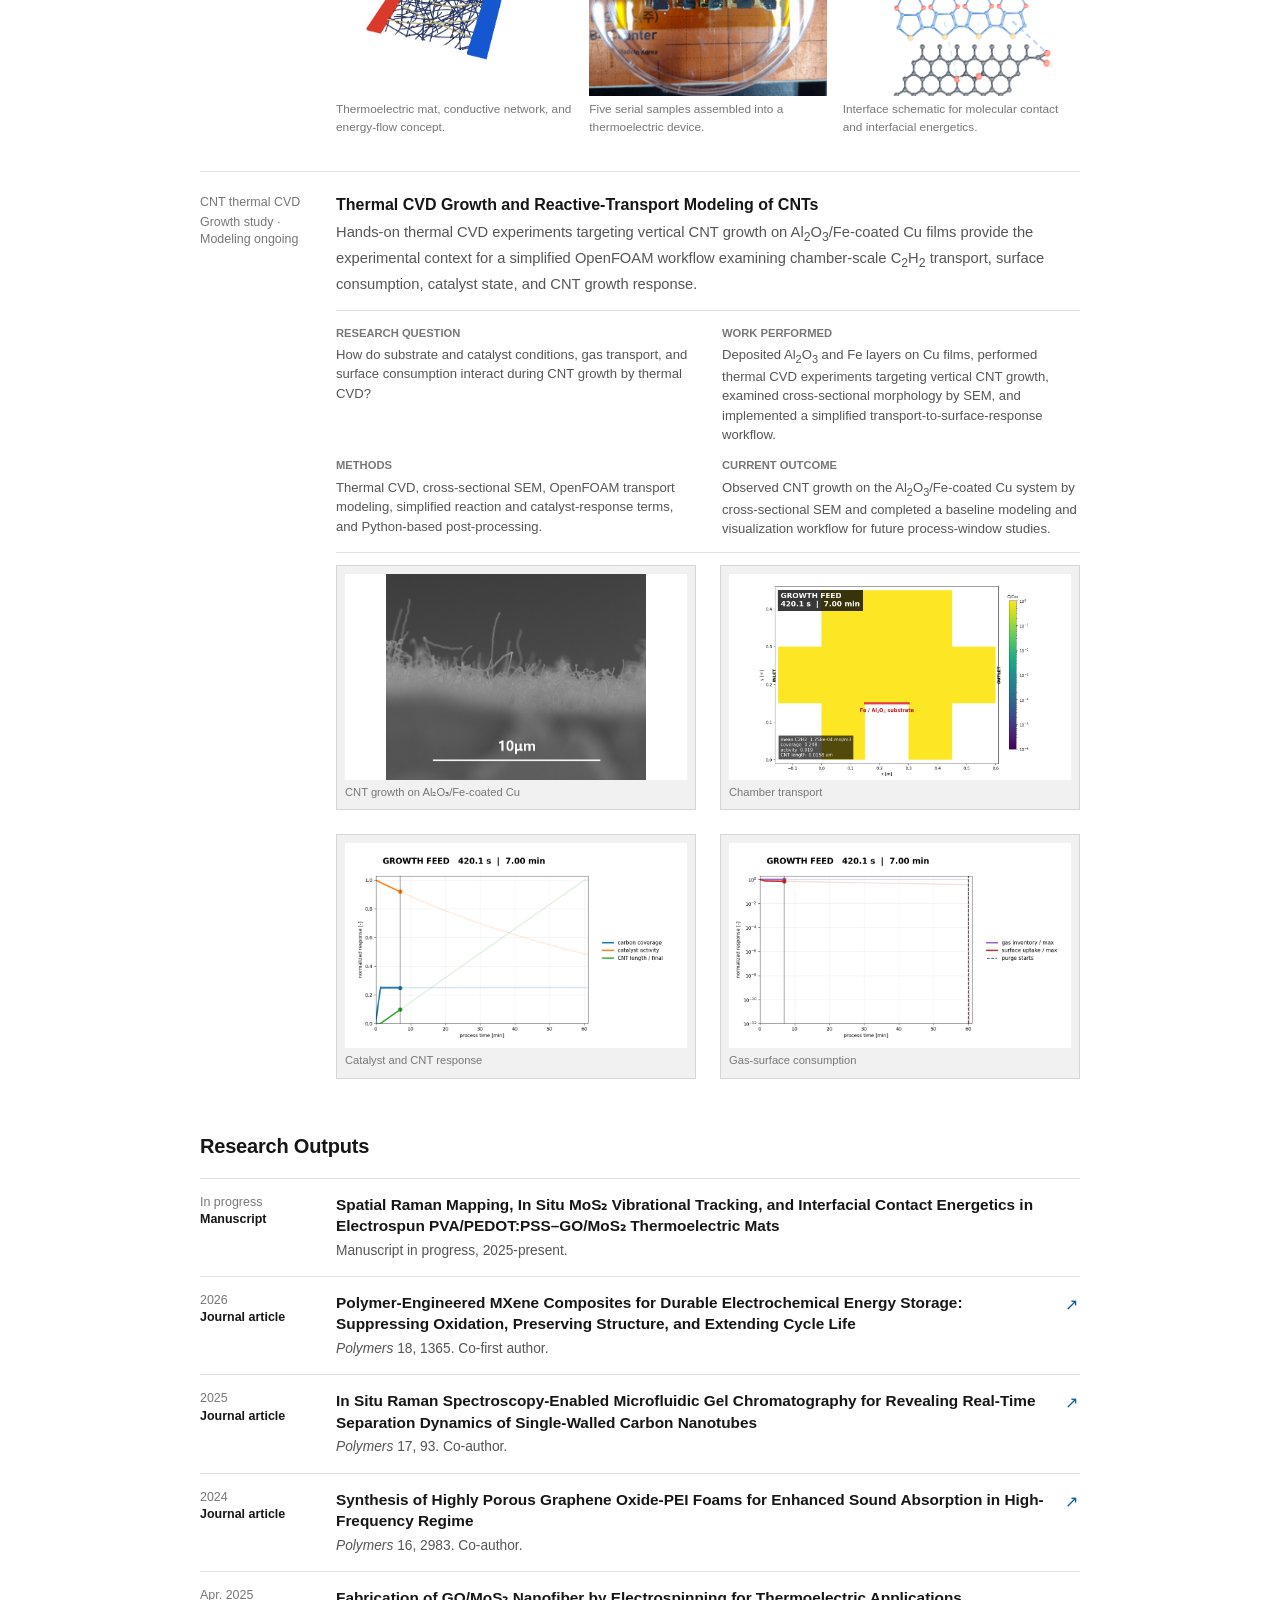
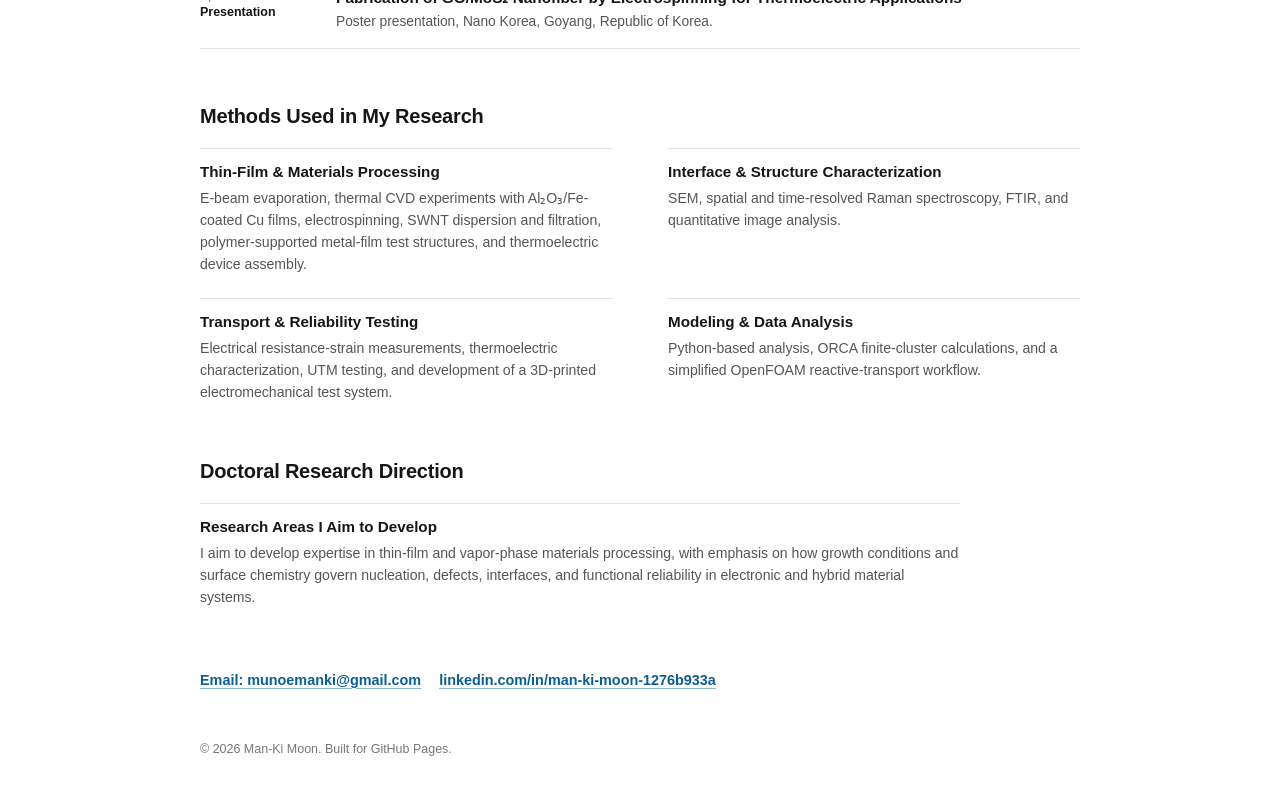
==== commit 634e4118: "Add privacy-focused Umami analytics" ====
--- a/index.html
+++ b/index.html
@@ -18,6 +18,15 @@
     <title>Man-Ki Moon | Thin-Film and Interface Engineering</title>
     <link rel="icon" href="favicon.svg" type="image/svg+xml" />
     <link rel="stylesheet" href="styles.css" />
+    <script
+      defer
+      src="https://cloud.umami.is/script.js"
+      data-website-id="1f3911ea-951b-4396-a101-1d4c1fdd7577"
+      data-domains="mankimoon.github.io"
+      data-exclude-search="true"
+      data-exclude-hash="true"
+      data-do-not-track="true"
+    ></script>
     <script type="application/ld+json">
       {
         "@context": "https://schema.org",
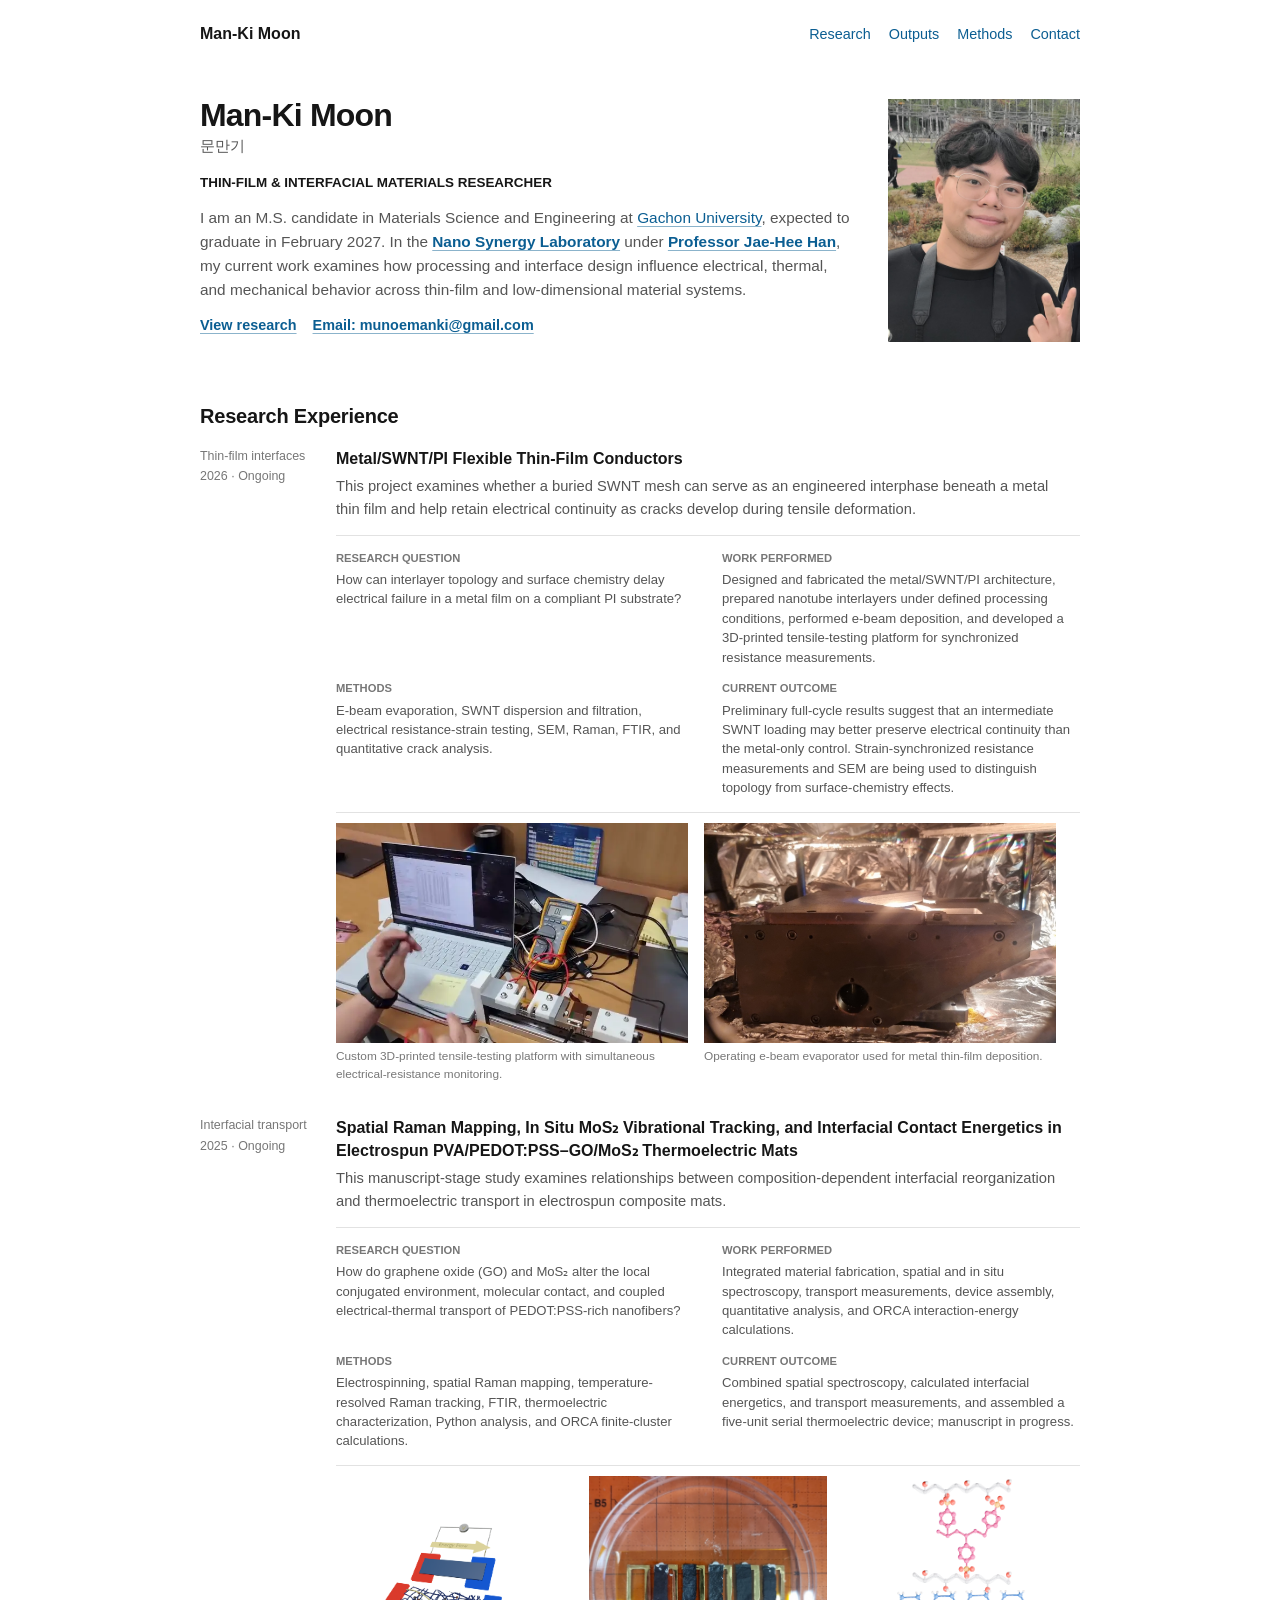
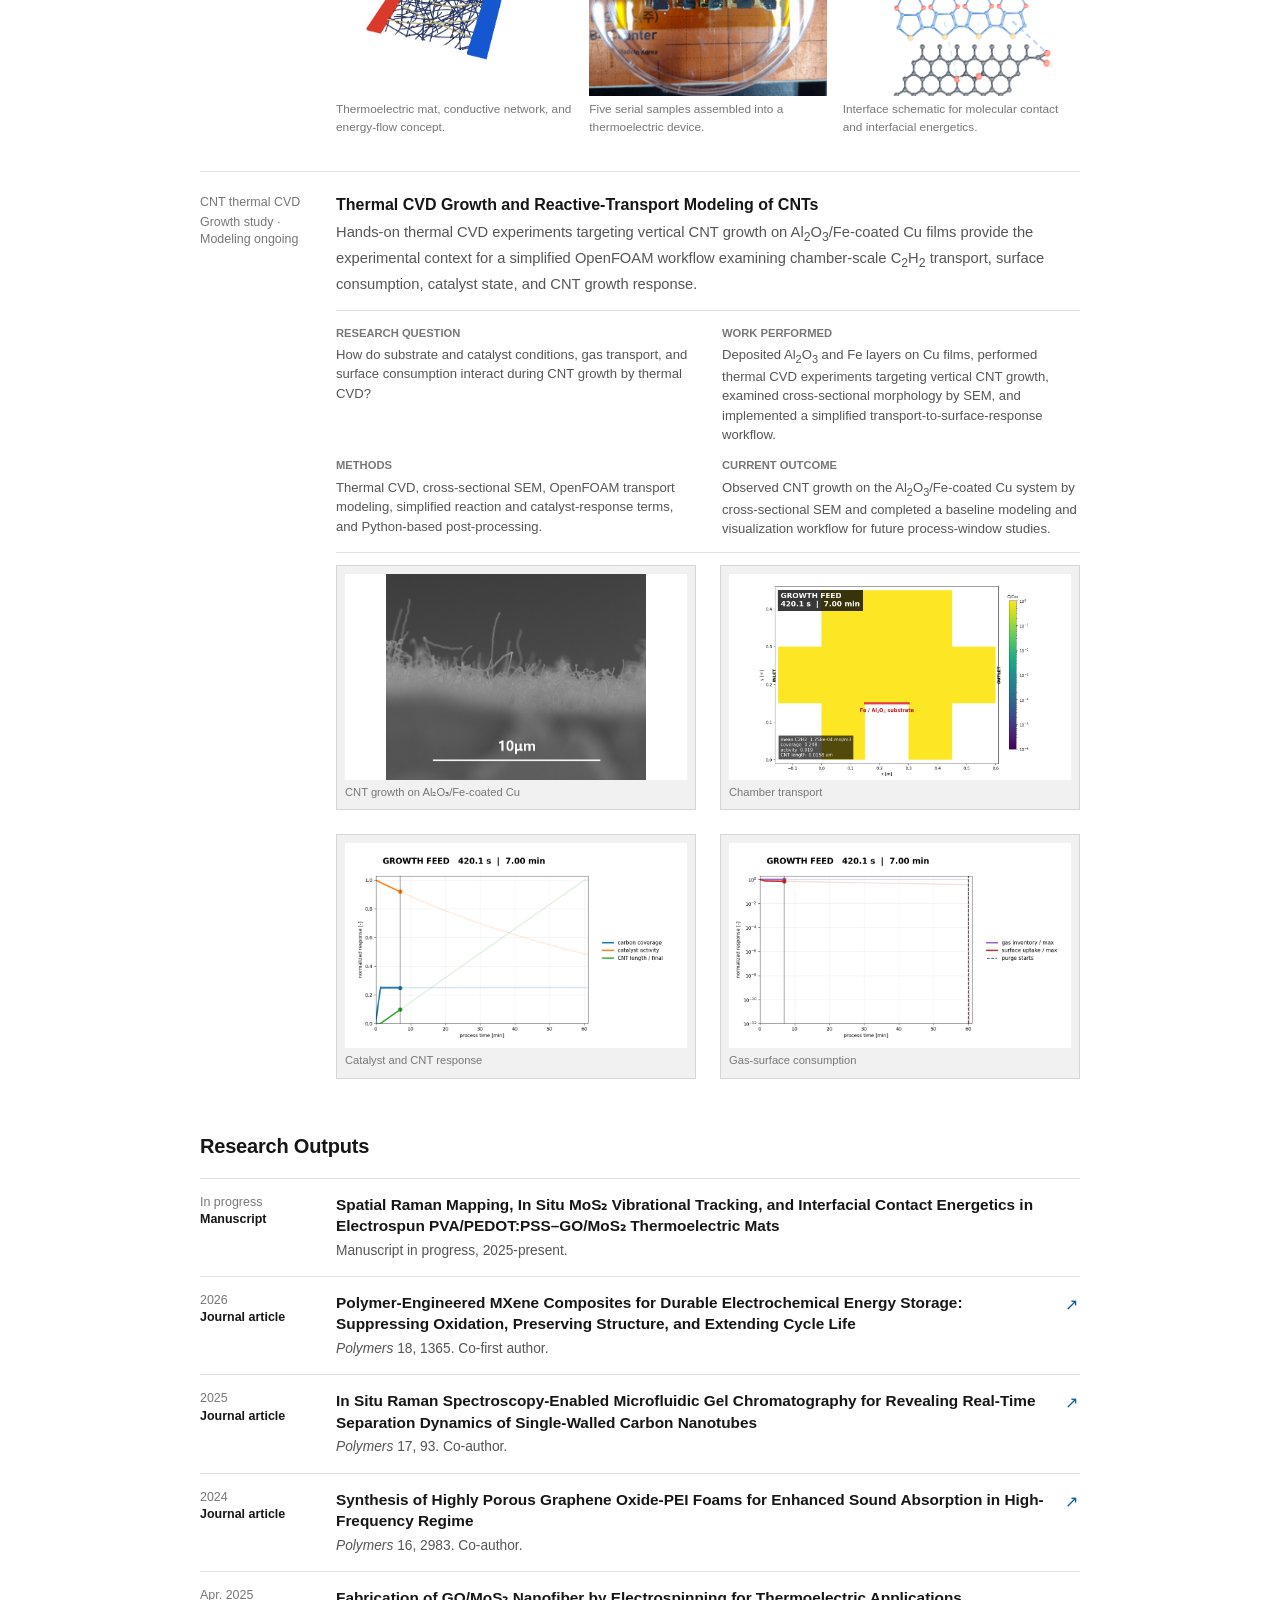
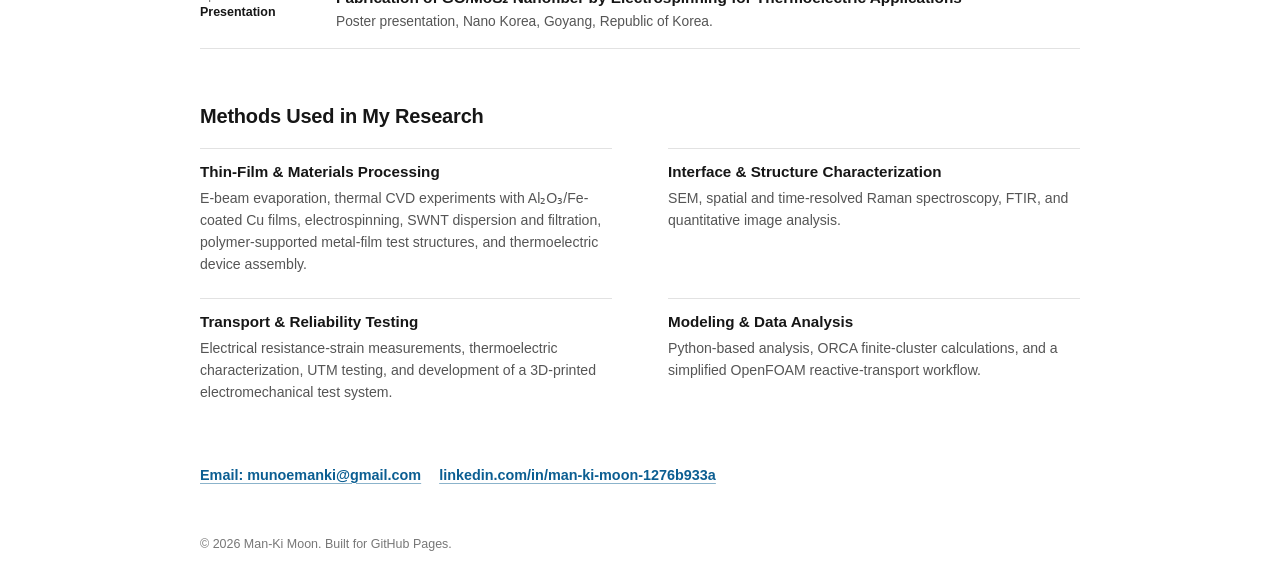
==== commit 5e293656: "Remove doctoral research direction section" ====
--- a/index.html
+++ b/index.html
@@ -58,7 +58,6 @@
         <a href="#projects">Research</a>
         <a href="#outputs">Outputs</a>
         <a href="#capabilities">Methods</a>
-        <a href="#direction">Direction</a>
         <a href="#contact">Contact</a>
       </div>
     </nav>
@@ -295,22 +294,6 @@
         </div>
       </section>
 
-      <section class="direction section-band" id="direction" aria-labelledby="direction-title">
-        <div class="section-inner">
-          <div class="section-heading">
-            <div>
-              <h2 id="direction-title">Doctoral Research Direction</h2>
-            </div>
-          </div>
-          <div class="direction-grid">
-            <article>
-              <h3>Research Areas I Aim to Develop</h3>
-              <p>I aim to develop expertise in thin-film and vapor-phase materials processing, with emphasis on how growth conditions and surface chemistry govern nucleation, defects, interfaces, and functional reliability in electronic and hybrid material systems.</p>
-            </article>
-          </div>
-        </div>
-      </section>
-
       <section class="contact section-band" id="contact" aria-label="Contact">
         <div class="section-inner">
           <div class="contact-panel">
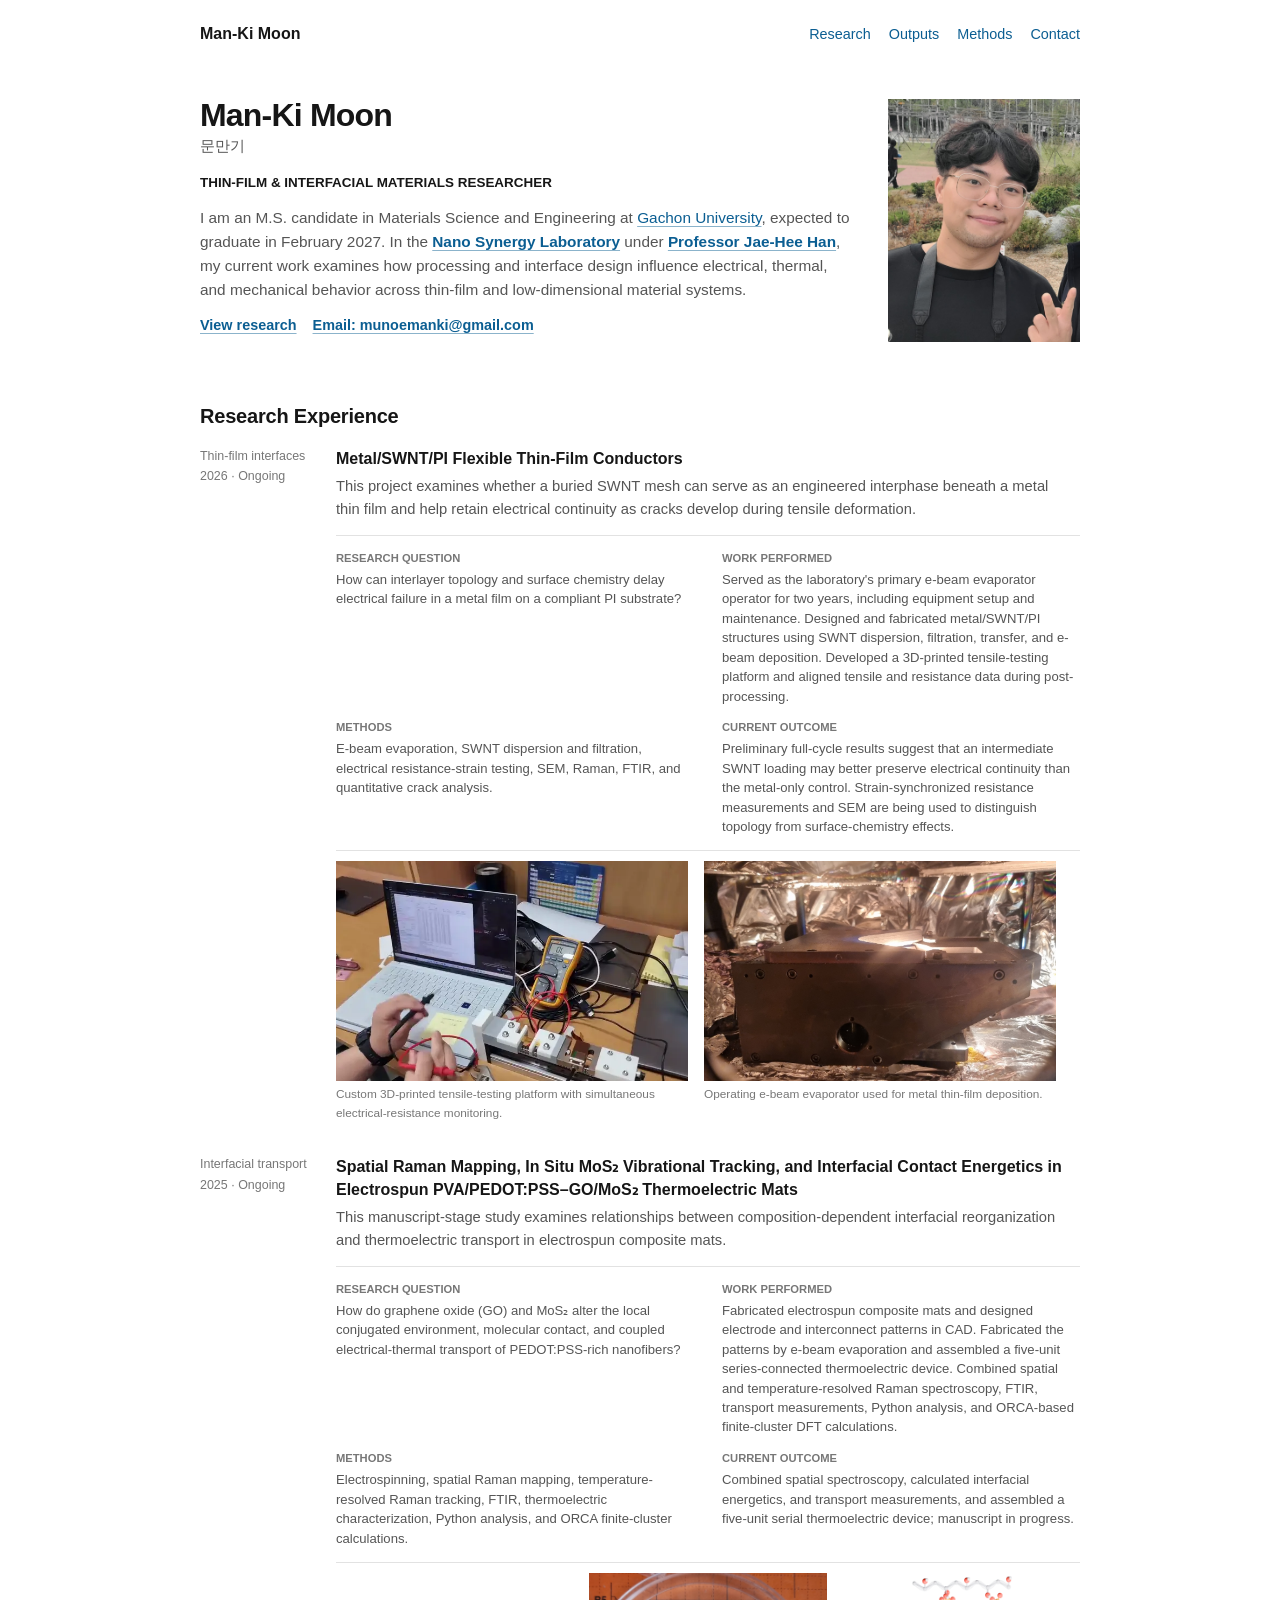
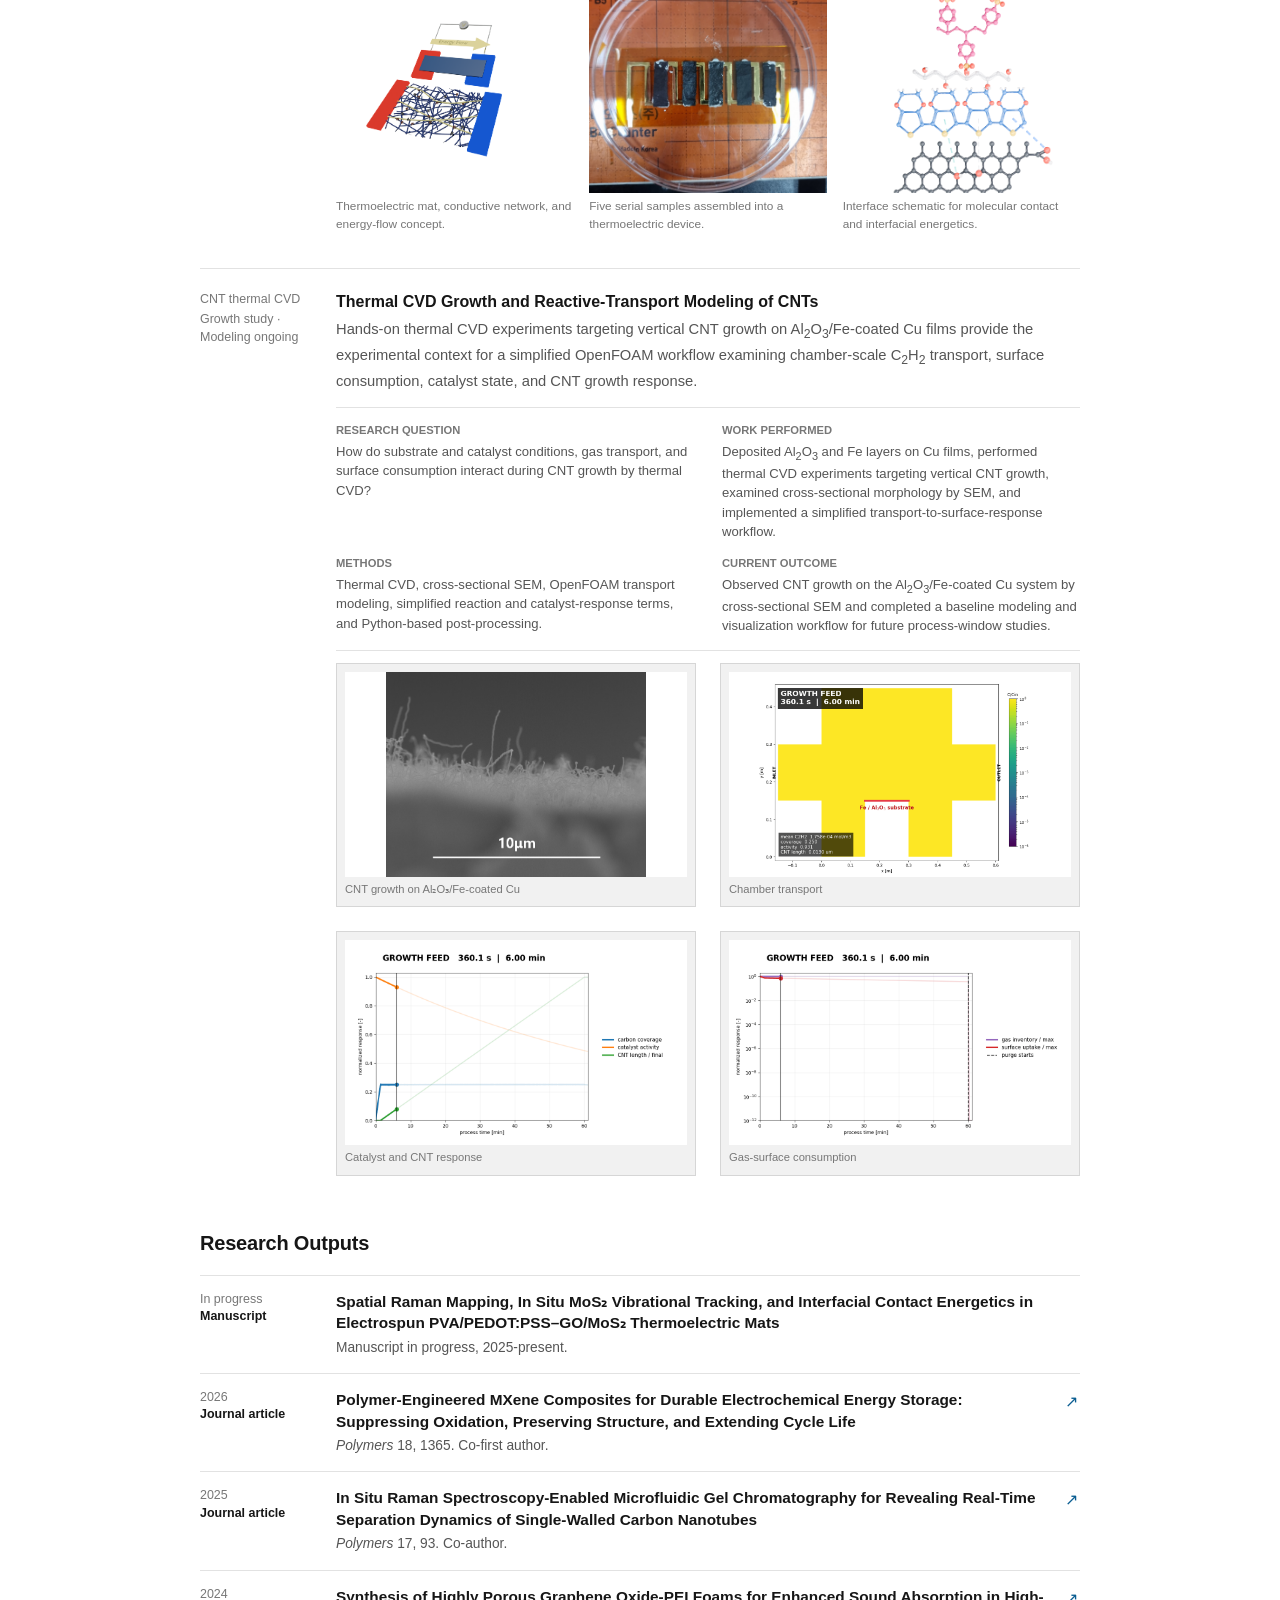
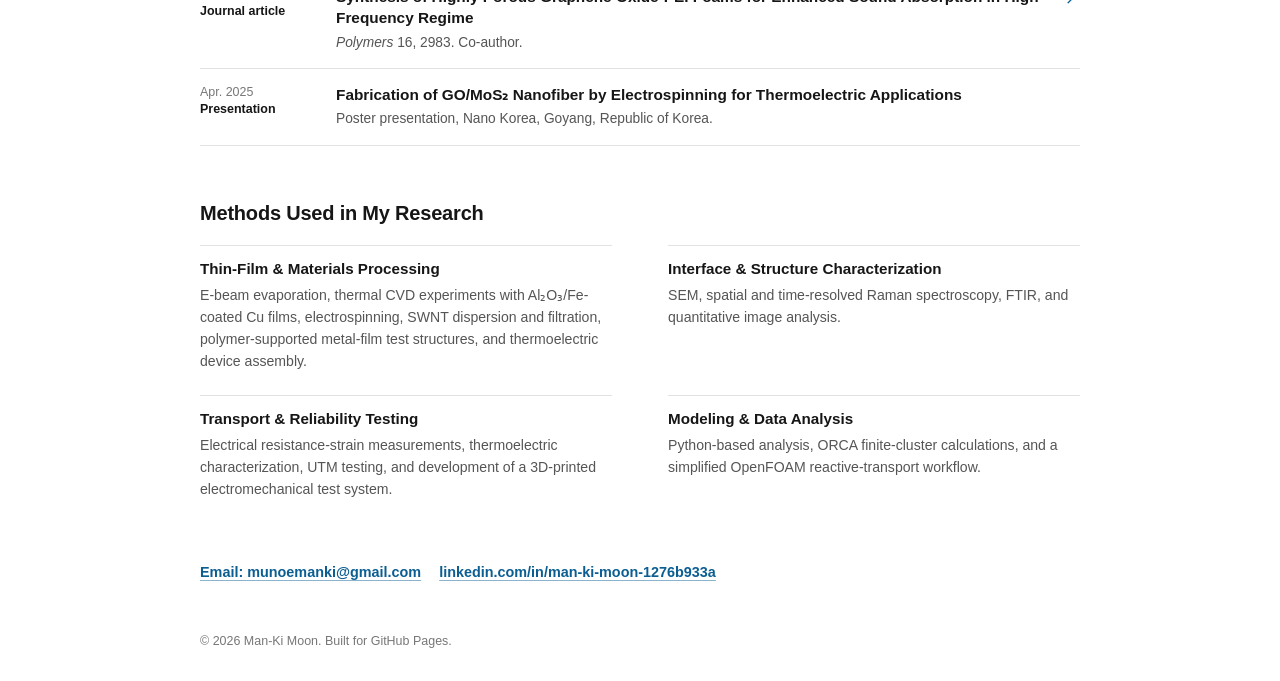
==== commit 0967d3f5: "Clarify equipment operation and thermoelectric device fabrication experience" ====
--- a/index.html
+++ b/index.html
@@ -110,7 +110,7 @@
                 </div>
                 <div class="project-detail">
                   <h4>Work performed</h4>
-                  <p>Designed and fabricated the metal/SWNT/PI architecture, prepared nanotube interlayers under defined processing conditions, performed e-beam deposition, and developed a 3D-printed tensile-testing platform for synchronized resistance measurements.</p>
+                  <p>Served as the laboratory's primary e-beam evaporator operator for two years, including equipment setup and maintenance. Designed and fabricated metal/SWNT/PI structures using SWNT dispersion, filtration, transfer, and e-beam deposition. Developed a 3D-printed tensile-testing platform and aligned tensile and resistance data during post-processing.</p>
                 </div>
                 <div class="project-detail">
                   <h4>Methods</h4>
@@ -147,7 +147,7 @@
                 </div>
                 <div class="project-detail">
                   <h4>Work performed</h4>
-                  <p>Integrated material fabrication, spatial and in situ spectroscopy, transport measurements, device assembly, quantitative analysis, and ORCA interaction-energy calculations.</p>
+                  <p>Fabricated electrospun composite mats and designed electrode and interconnect patterns in CAD. Fabricated the patterns by e-beam evaporation and assembled a five-unit series-connected thermoelectric device. Combined spatial and temperature-resolved Raman spectroscopy, FTIR, transport measurements, Python analysis, and ORCA-based finite-cluster DFT calculations.</p>
                 </div>
                 <div class="project-detail">
                   <h4>Methods</h4>
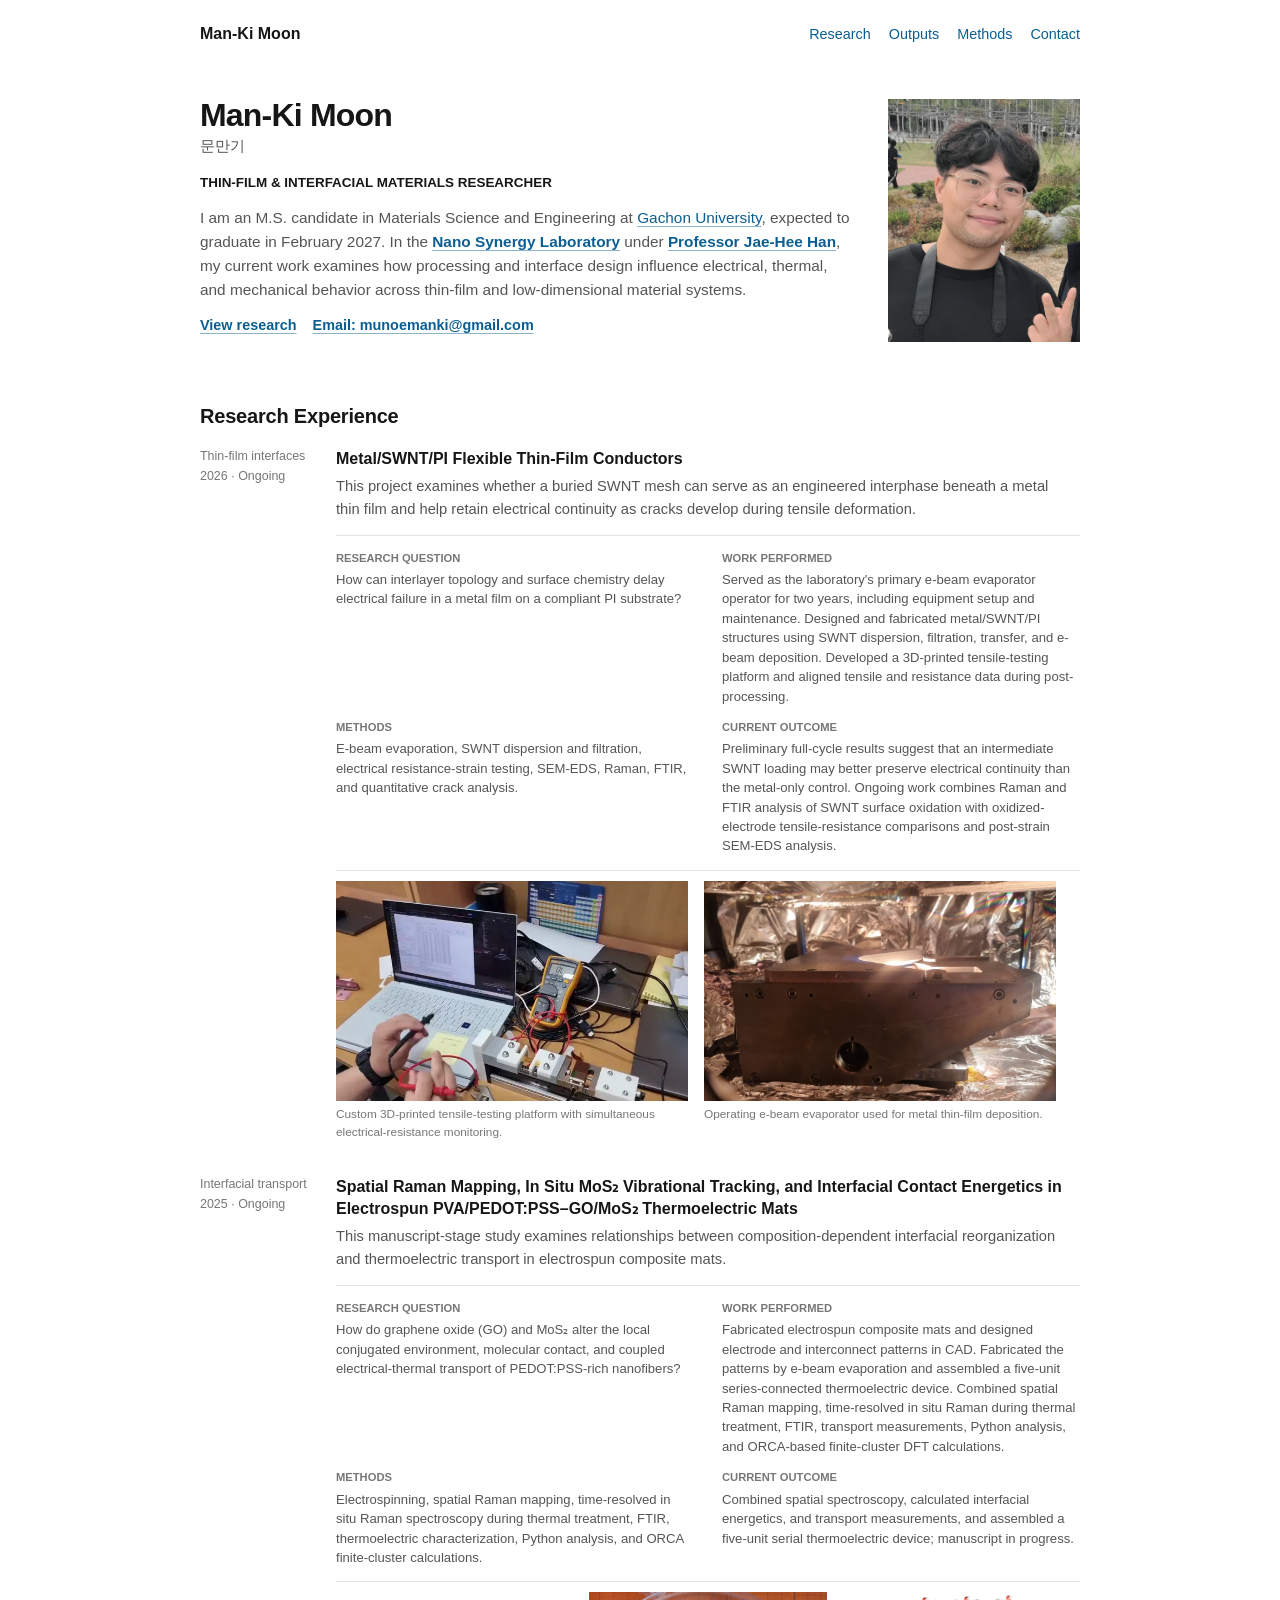
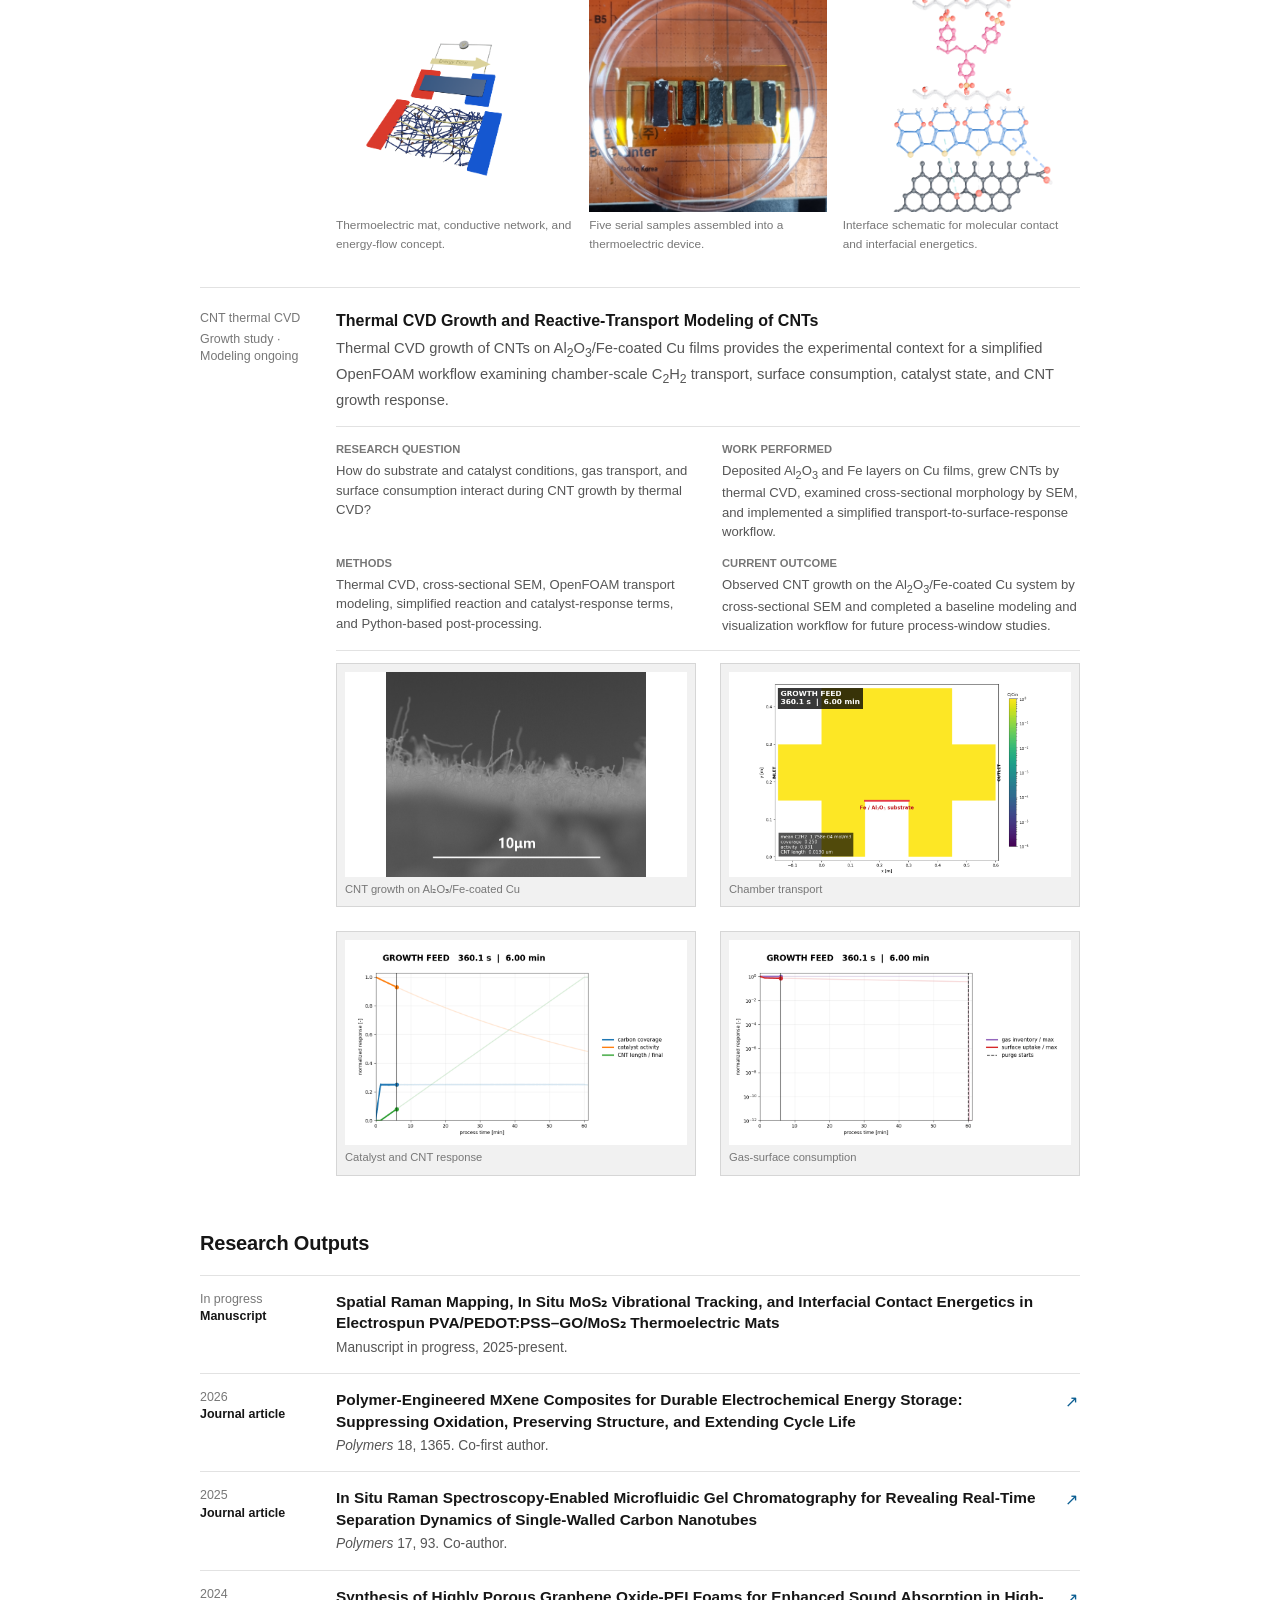
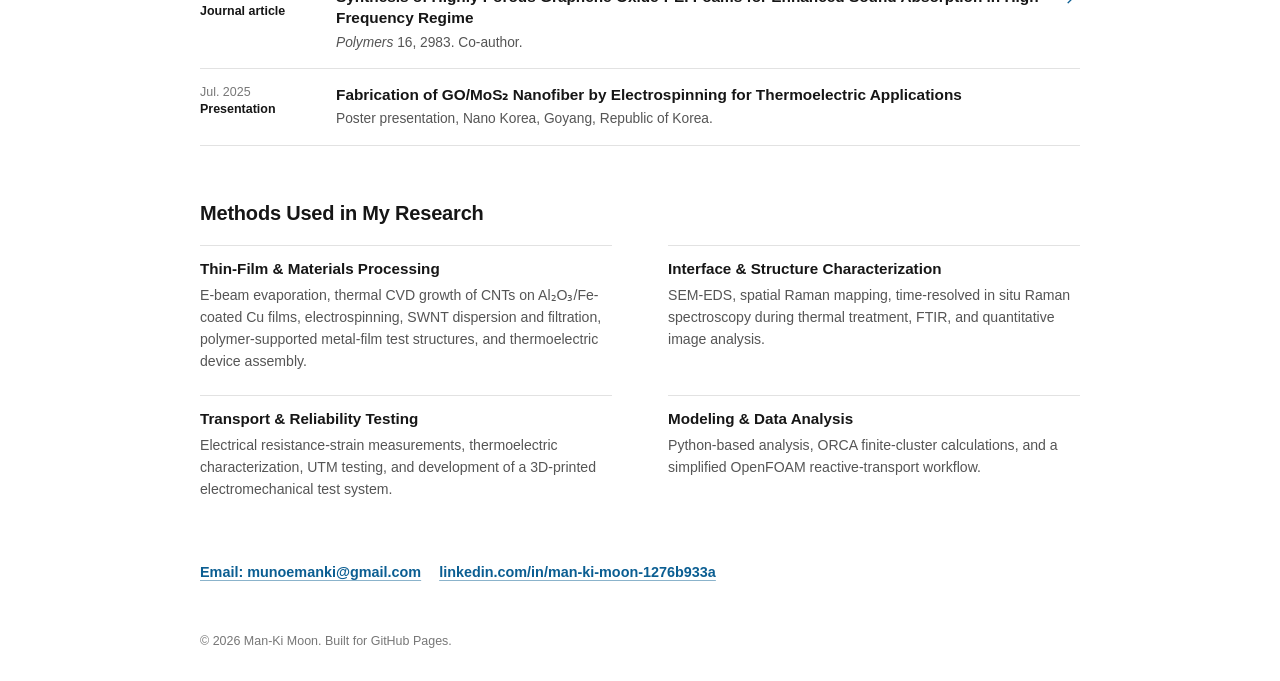
==== commit 5947b9cb: "Align research status, thermal Raman methods, and presentation date" ====
--- a/index.html
+++ b/index.html
@@ -114,11 +114,11 @@
                 </div>
                 <div class="project-detail">
                   <h4>Methods</h4>
-                  <p>E-beam evaporation, SWNT dispersion and filtration, electrical resistance-strain testing, SEM, Raman, FTIR, and quantitative crack analysis.</p>
+                  <p>E-beam evaporation, SWNT dispersion and filtration, electrical resistance-strain testing, SEM-EDS, Raman, FTIR, and quantitative crack analysis.</p>
                 </div>
                 <div class="project-detail">
                   <h4>Current outcome</h4>
-                  <p>Preliminary full-cycle results suggest that an intermediate SWNT loading may better preserve electrical continuity than the metal-only control. Strain-synchronized resistance measurements and SEM are being used to distinguish topology from surface-chemistry effects.</p>
+                  <p>Preliminary full-cycle results suggest that an intermediate SWNT loading may better preserve electrical continuity than the metal-only control. Ongoing work combines Raman and FTIR analysis of SWNT surface oxidation with oxidized-electrode tensile-resistance comparisons and post-strain SEM-EDS analysis.</p>
                 </div>
               </div>
               <div class="research-figures dual-figures">
@@ -147,11 +147,11 @@
                 </div>
                 <div class="project-detail">
                   <h4>Work performed</h4>
-                  <p>Fabricated electrospun composite mats and designed electrode and interconnect patterns in CAD. Fabricated the patterns by e-beam evaporation and assembled a five-unit series-connected thermoelectric device. Combined spatial and temperature-resolved Raman spectroscopy, FTIR, transport measurements, Python analysis, and ORCA-based finite-cluster DFT calculations.</p>
+                  <p>Fabricated electrospun composite mats and designed electrode and interconnect patterns in CAD. Fabricated the patterns by e-beam evaporation and assembled a five-unit series-connected thermoelectric device. Combined spatial Raman mapping, time-resolved in situ Raman during thermal treatment, FTIR, transport measurements, Python analysis, and ORCA-based finite-cluster DFT calculations.</p>
                 </div>
                 <div class="project-detail">
                   <h4>Methods</h4>
-                  <p>Electrospinning, spatial Raman mapping, temperature-resolved Raman tracking, FTIR, thermoelectric characterization, Python analysis, and ORCA finite-cluster calculations.</p>
+                  <p>Electrospinning, spatial Raman mapping, time-resolved in situ Raman spectroscopy during thermal treatment, FTIR, thermoelectric characterization, Python analysis, and ORCA finite-cluster calculations.</p>
                 </div>
                 <div class="project-detail">
                   <h4>Current outcome</h4>
@@ -180,7 +180,7 @@
                 <span>Growth study · Modeling ongoing</span>
               </div>
               <h3>Thermal CVD Growth and Reactive-Transport Modeling of CNTs</h3>
-              <p class="project-summary">Hands-on thermal CVD experiments targeting vertical CNT growth on Al<sub>2</sub>O<sub>3</sub>/Fe-coated Cu films provide the experimental context for a simplified OpenFOAM workflow examining chamber-scale C<sub>2</sub>H<sub>2</sub> transport, surface consumption, catalyst state, and CNT growth response.</p>
+              <p class="project-summary">Thermal CVD growth of CNTs on Al<sub>2</sub>O<sub>3</sub>/Fe-coated Cu films provides the experimental context for a simplified OpenFOAM workflow examining chamber-scale C<sub>2</sub>H<sub>2</sub> transport, surface consumption, catalyst state, and CNT growth response.</p>
               <div class="project-details">
                 <div class="project-detail">
                   <h4>Research question</h4>
@@ -188,7 +188,7 @@
                 </div>
                 <div class="project-detail">
                   <h4>Work performed</h4>
-                  <p>Deposited Al<sub>2</sub>O<sub>3</sub> and Fe layers on Cu films, performed thermal CVD experiments targeting vertical CNT growth, examined cross-sectional morphology by SEM, and implemented a simplified transport-to-surface-response workflow.</p>
+                  <p>Deposited Al<sub>2</sub>O<sub>3</sub> and Fe layers on Cu films, grew CNTs by thermal CVD, examined cross-sectional morphology by SEM, and implemented a simplified transport-to-surface-response workflow.</p>
                 </div>
                 <div class="project-detail">
                   <h4>Methods</h4>
@@ -255,7 +255,7 @@
             </a>
 
             <article class="output-item">
-              <div class="output-meta"><span>Apr. 2025</span><strong>Presentation</strong></div>
+              <div class="output-meta"><span>Jul. 2025</span><strong>Presentation</strong></div>
               <div>
                 <h3>Fabrication of GO/MoS₂ Nanofiber by Electrospinning for Thermoelectric Applications</h3>
                 <p>Poster presentation, Nano Korea, Goyang, Republic of Korea.</p>
@@ -276,11 +276,11 @@
           <div class="capability-grid">
             <article class="capability-group">
               <h3>Thin-Film &amp; Materials Processing</h3>
-              <p>E-beam evaporation, thermal CVD experiments with Al₂O₃/Fe-coated Cu films, electrospinning, SWNT dispersion and filtration, polymer-supported metal-film test structures, and thermoelectric device assembly.</p>
+              <p>E-beam evaporation, thermal CVD growth of CNTs on Al₂O₃/Fe-coated Cu films, electrospinning, SWNT dispersion and filtration, polymer-supported metal-film test structures, and thermoelectric device assembly.</p>
             </article>
             <article class="capability-group">
               <h3>Interface &amp; Structure Characterization</h3>
-              <p>SEM, spatial and time-resolved Raman spectroscopy, FTIR, and quantitative image analysis.</p>
+              <p>SEM-EDS, spatial Raman mapping, time-resolved in situ Raman spectroscopy during thermal treatment, FTIR, and quantitative image analysis.</p>
             </article>
             <article class="capability-group">
               <h3>Transport &amp; Reliability Testing</h3>
